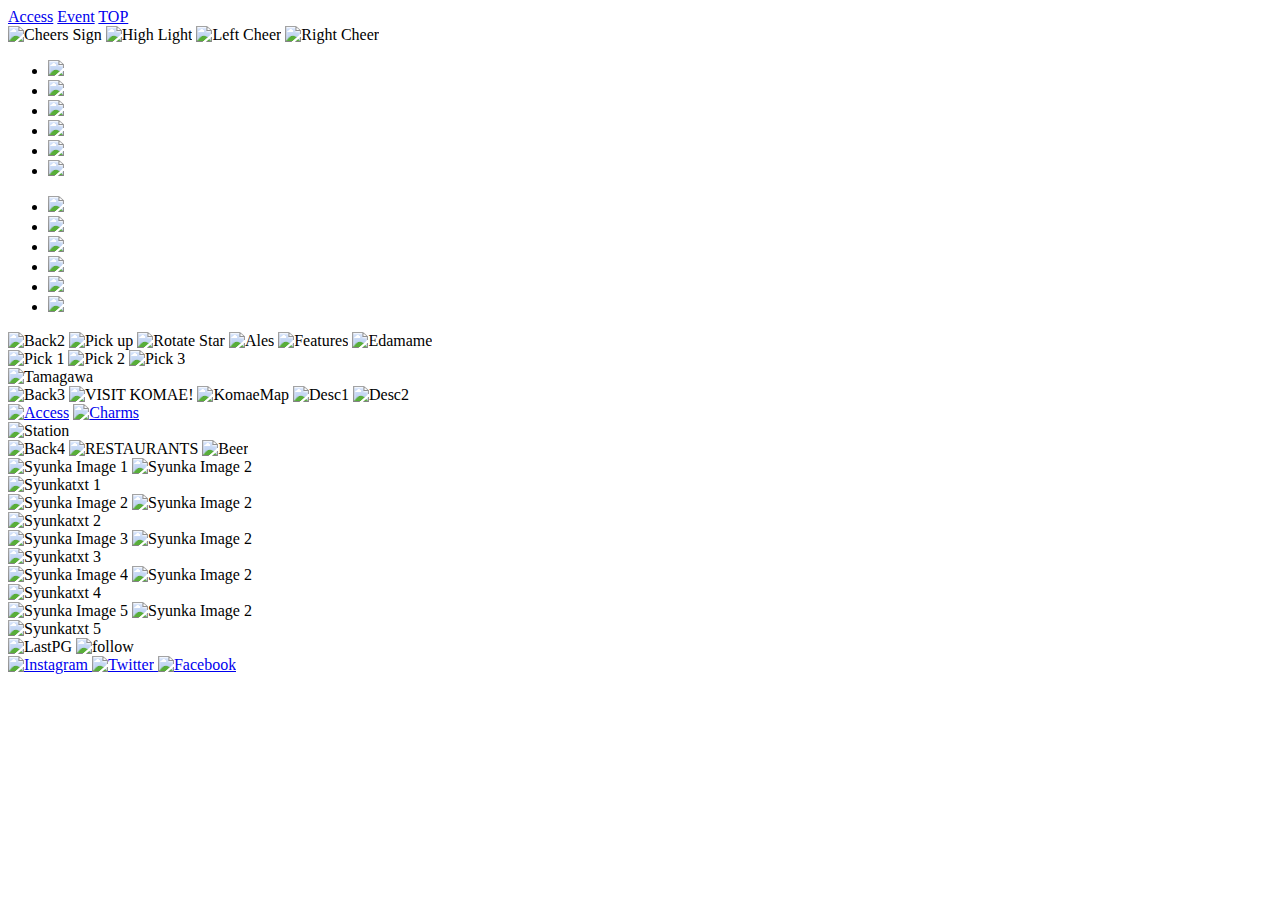
==== index.html @ 9ef810d2 "Create index.html" ====
<!DOCTYPE html>
<html lang="ja">
<head>
    <meta charset="UTF-8">
    <meta name="viewport" content="width=device-width, initial-scale=1.0">
    <title>Komae Ale</title>
    <link rel="stylesheet" href="Komae.css">
</head>
<body>

    <div class="menu-icon" id="menu-icon">
        <div class="bar"></div>
        <div class="bar"></div>
        <div class="bar"></div>
    </div>

    <div class="top-bar">
        <a href="Access.html">Access</a>
        <a href="Event.html">Event</a>
        <a href="index.html">TOP</a>
    </div>
    <div class="container">
        <img src="CheersSign.png" alt="Cheers Sign" id="cheers-sign" class="cheers-sign">
        <img src="HighLight.png" alt="High Light" id="highlight" class="highlight"> <!-- 新しいイメージ -->
        <img src="LeftCheer.png" alt="Left Cheer" id="left-cheer" class="cheer">
        <img src="RightCheer.png" alt="Right Cheer" id="right-cheer" class="cheer">
        <div class="photo-container" id="photo-container"></div>



        <div class="scroll-infinity">
            <div class="scroll-infinity__wrap">
              <ul class="scroll-infinity__list scroll-infinity__list--left">
                <li class="scroll-infinity__item"><img src="pic1.png" /></li>                        
                <li class="scroll-infinity__item"><img src="pic2.png" /></li>
                <li class="scroll-infinity__item"><img src="pic3.png" /></li>
                <li class="scroll-infinity__item"><img src="pic4.png" /></li>
                <li class="scroll-infinity__item"><img src="pic5.png" /></li>
                <li class="scroll-infinity__item"><img src="pic6.png" /></li>
              </ul>
              <ul class="scroll-infinity__list scroll-infinity__list--left">
                <li class="scroll-infinity__item"><img src="pic1.png" /></li>                        
                <li class="scroll-infinity__item"><img src="pic2.png" /></li>
                <li class="scroll-infinity__item"><img src="pic3.png" /></li>
                <li class="scroll-infinity__item"><img src="pic4.png" /></li>
                <li class="scroll-infinity__item"><img src="pic5.png" /></li>
                <li class="scroll-infinity__item"><img src="pic6.png" /></li>
              </ul>
            </div>
            </div>



    </div>

    <div id="splash-effect"></div>
    
    <div class="about-container" id="about-container">
        <img src="Back2.png" alt="Back2" id="Back2" class="Back2-Image">
        <img src="PICK UP!.png" alt="Pick up" id="Pick-up" class="Pick-up">
        <img src="RotateStar.png" alt="Rotate Star" id="rotate-star" class="rotate-star">
        <img src="Ales.png" alt="Ales" id="ales" class="Ales-image">
        <img src="Features.png" alt="Features" id="features" class="Features-image">
        <img src="edamame.png" alt="Edamame" id="edamame" class="edamame-image">


        <div class="wave-container">
            <img src="Pick1.png" alt="Pick 1" class="wave-image">
            <img src="Pick2.png" alt="Pick 2" class="wave-image">
            <img src="Pick3.png" alt="Pick 3" class="wave-image">
        </div>
    </div>
    <div class="tamagawa-container">
        <img src="Tamagawa.png" alt="Tamagawa" id="Tamagawa" class="Tamagawa-image">
    </div>

    <div class="visit-container" id="visit-container">
        <img src="Back3.png" alt="Back3" id="Back3" class="Back3-Image">
        <img src="VISITKOMAE.png" alt="VISIT KOMAE!" id="VISIT KOMAE!" class="VISIT-KOMAE">
        <img src="KomaeMap.png" alt="KomaeMap" id="KomaeMap" class="Komae-Map">
        <img src="Desc1.png" alt="Desc1" id="Desc1" class="Desc1">
        <img src="Desc2.png" alt="Desc2" id="Desc2" class="Desc2">
    
        <div class="button-container">
            <a href="Access.html"><img src="AccessButton.png" alt="Access" id="AccessButton" class="action-button"></a>
            <a href="Event.html"><img src="CharmsButton.png" alt="Charms" id="CharmsButton" class="action-button"></a>
        </div>
    </div>

    <div class="Station-container">
        <img src="Station.png" alt="Station" id="Station" class="Station-image">
    </div>
   

    <div class="food-container" id="food-container">
        <img src="Back4.png" alt="Back4" id="Back4" class="Back4-Image">
        <img src="RESTAURANTS!.png" alt="RESTAURANTS" id="RESTAURANTS" class="RESTAURANTS">
        <img src="Beer.png" alt="Beer" id="Beer" class="Beer">

        <div class="restaurant-container" id="restaurant-container">
            <div class="syunka-pair">
            <div class="image-container">
                <img src="SyunkaImg.png" alt="Syunka Image 1" class="SyunkaImg">
                <img src="SyunkaImg2.png" alt="Syunka Image 2" class="SyunkaImg hover-img">
            </div>
            <img src="ShunkaTxt.png" alt="Syunkatxt 1" class="Syunkatxt">
            </div>

            <div class="syunka-pair">
            <div class="image-container">
                <img src="HanamizukiImg.png" alt="Syunka Image 2" class="SyunkaImg">
                <img src="HanamizukiImg2.png" alt="Syunka Image 2" class="SyunkaImg hover-img">
            </div>
            <img src="Hanamizukitxt.png" alt="Syunkatxt 2" class="Syunkatxt">
            </div>

        <div class="syunka-pair">
            <div class="image-container">
                <img src="KurokuImg.png" alt="Syunka Image 3" class="SyunkaImg">
                <img src="KurokuImg2.png" alt="Syunka Image 2" class="SyunkaImg hover-img">
            </div>
           
            <img src="Kunrokutxt.png" alt="Syunkatxt 3" class="Syunkatxt">
        </div>
        
        <div class="syunka-pair">

            <div class="image-container">
                <img src="TorimasaImg.png" alt="Syunka Image 4" class="SyunkaImg">
                <img src="TorimasaImg2.png" alt="Syunka Image 2" class="SyunkaImg hover-img">
            </div>
            <img src="Torimasatxt.png" alt="Syunkatxt 4" class="Syunkatxt">
        </div>
        
        <div class="syunka-pair">
            <div class="image-container">
                <img src="TanoshiImg.png" alt="Syunka Image 5" class="SyunkaImg">
                <img src="TanoshiImg2.png" alt="Syunka Image 2" class="SyunkaImg hover-img">
            </div>
            
            <img src="TanoshiTxt.png" alt="Syunkatxt 5" class="Syunkatxt">
        </div>
    </div>
    </div>
   
    <div class="LastPG-container">
        <img src="LastPG.png" alt="LastPG" id="LastPG" class="LastPG-image">
        <img src="follow.png" alt="follow" id="follow" class="follow-image">
    
        <div class="social-icons">
            <a href="https://www.instagram.com" target="_blank">
                <img src="Instagram.png" alt="Instagram" class="social-icon">
            </a>
            <a href="https://twitter.com" target="_blank">
                <img src="X.png" alt="Twitter" class="social-icon">
            </a>
            <a href="https://www.facebook.com" target="_blank">
                <img src="Facebook.png" alt="Facebook" class="social-icon">
            </a>
        </div>
    </div>
    
    <script src="script.js"></script>
</body>
</html>
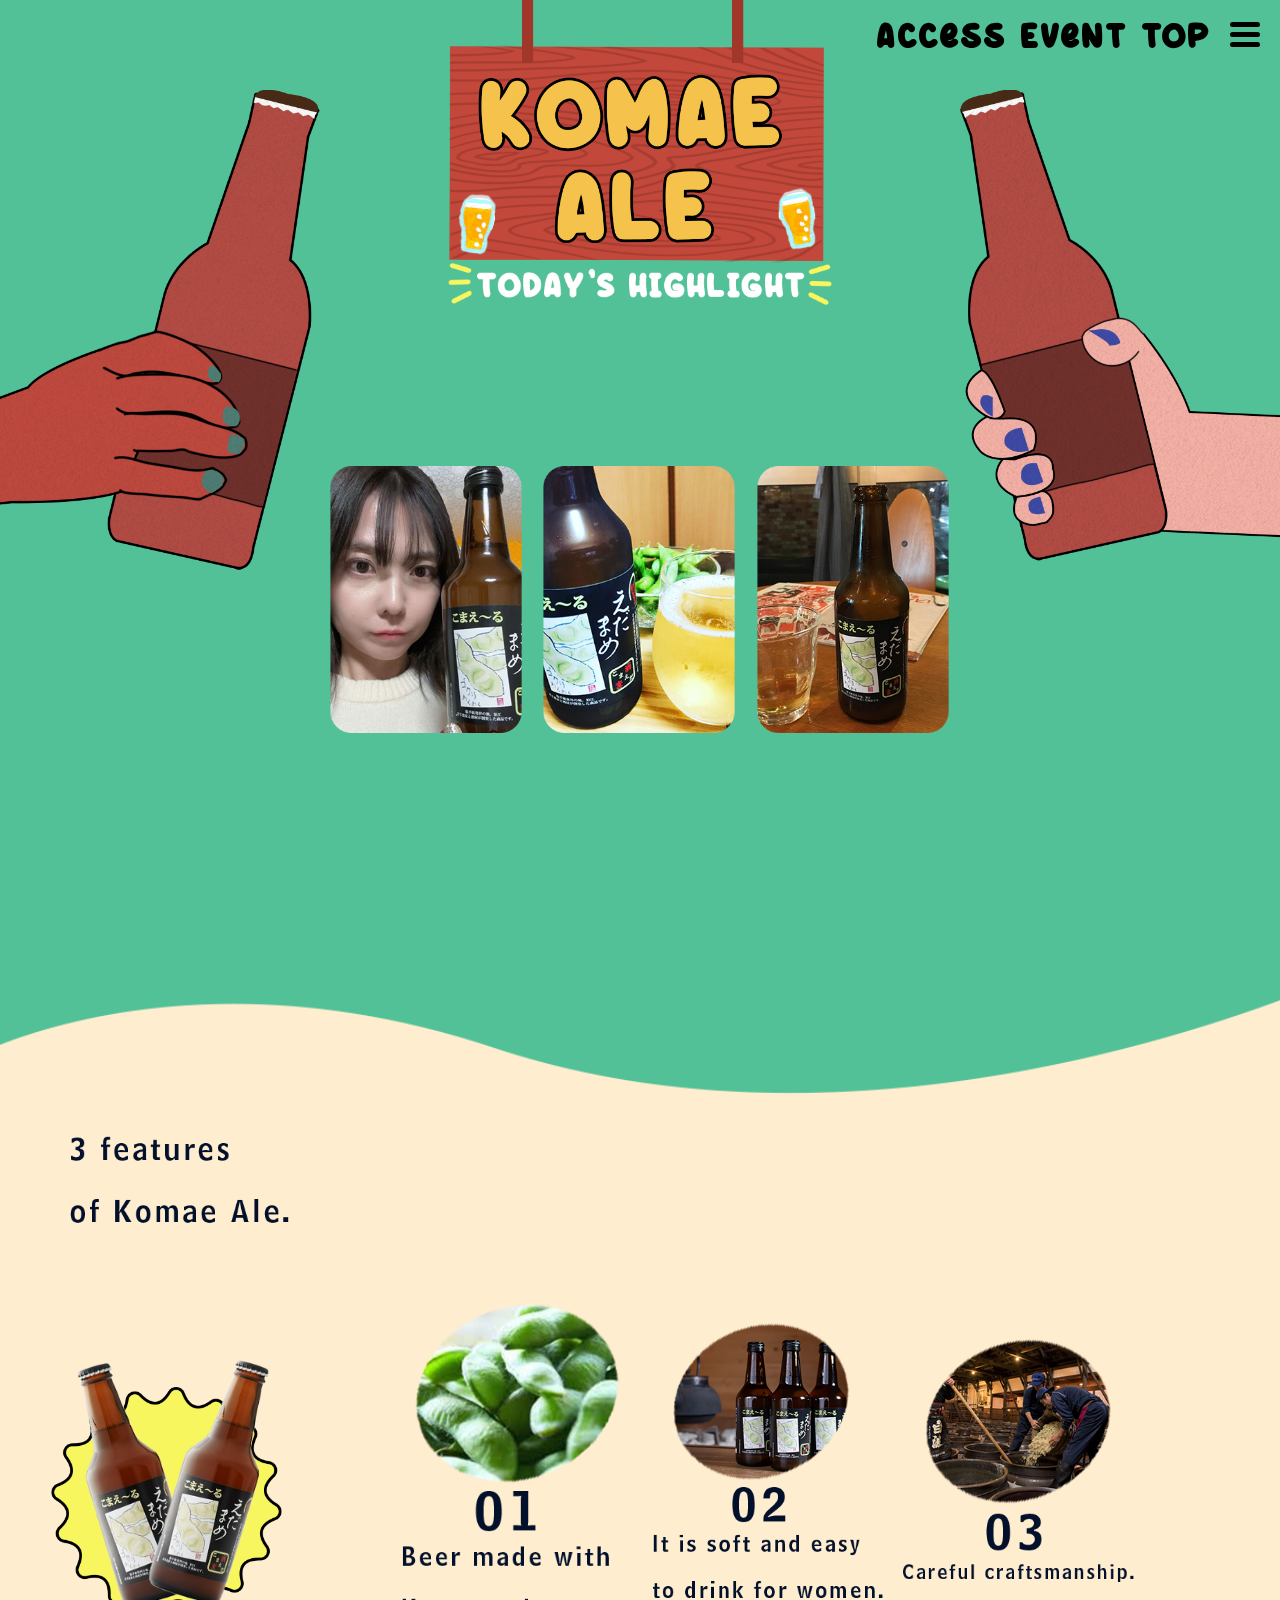
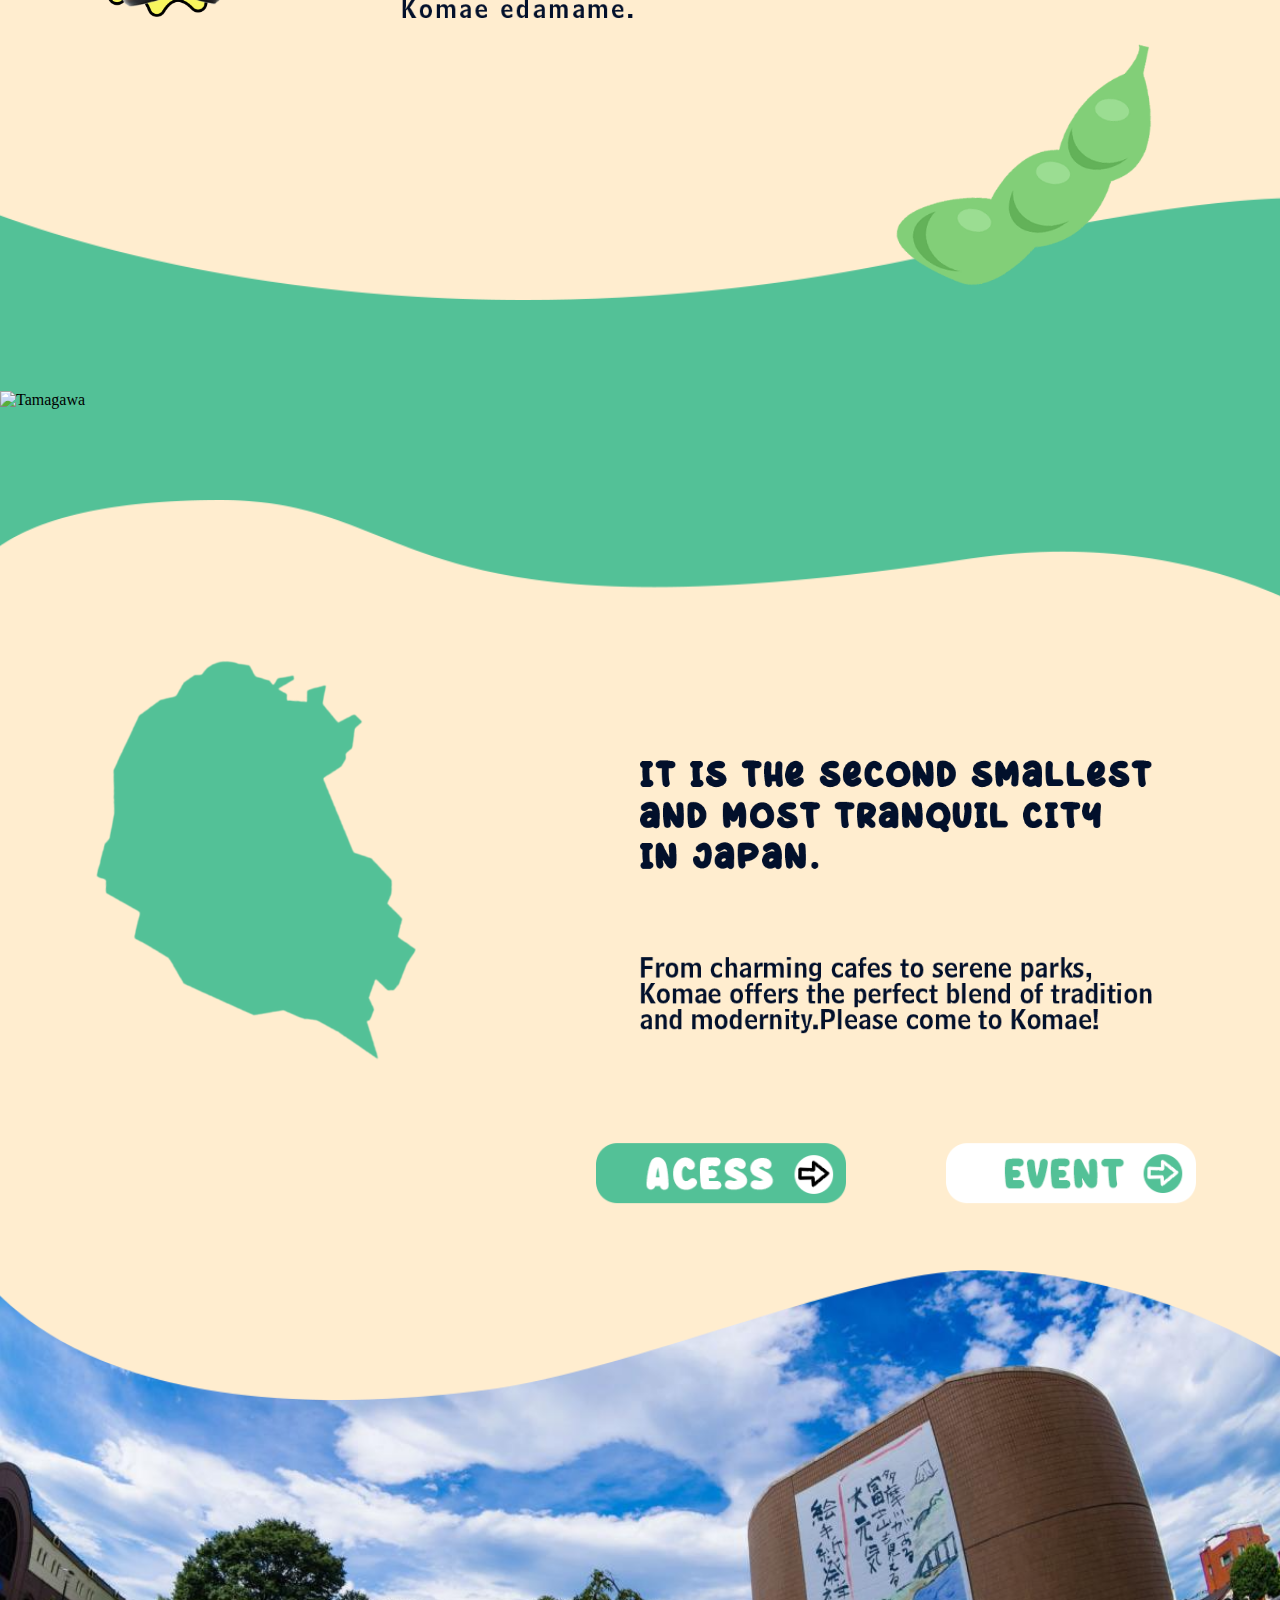
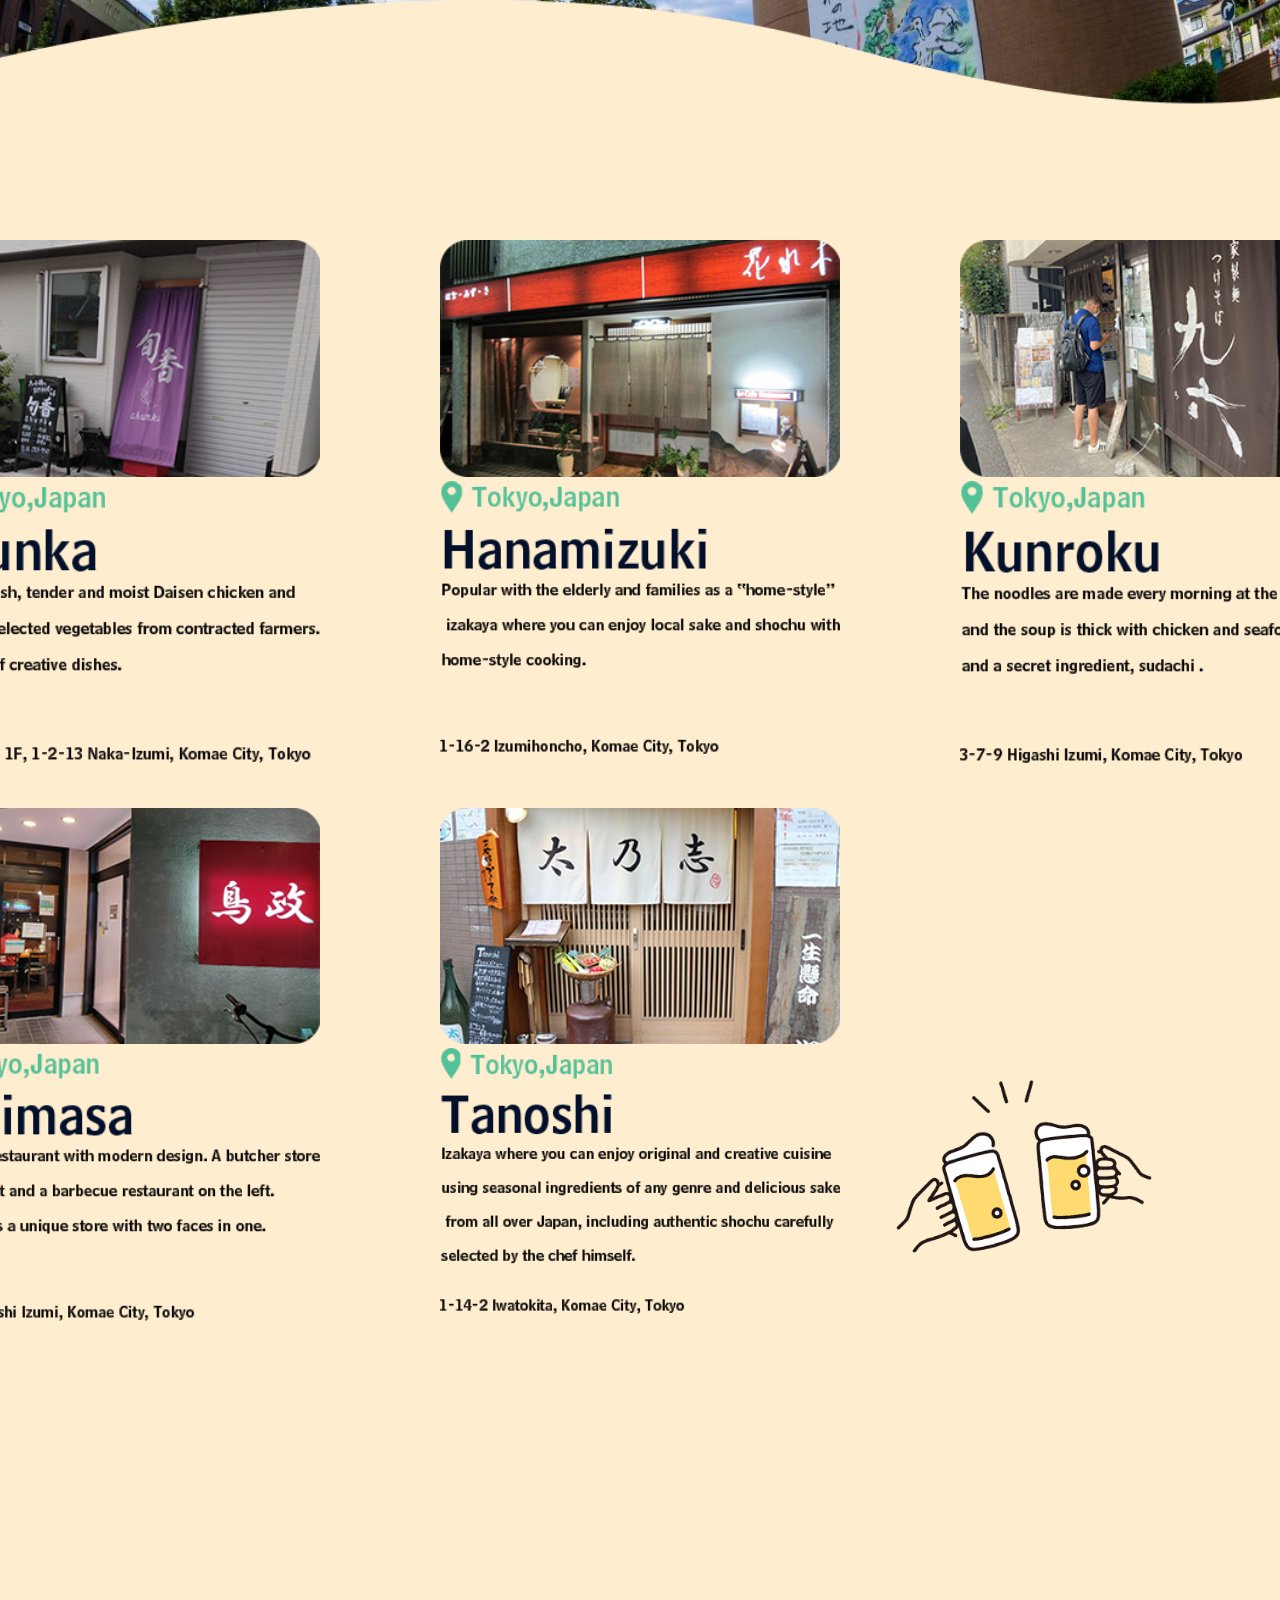
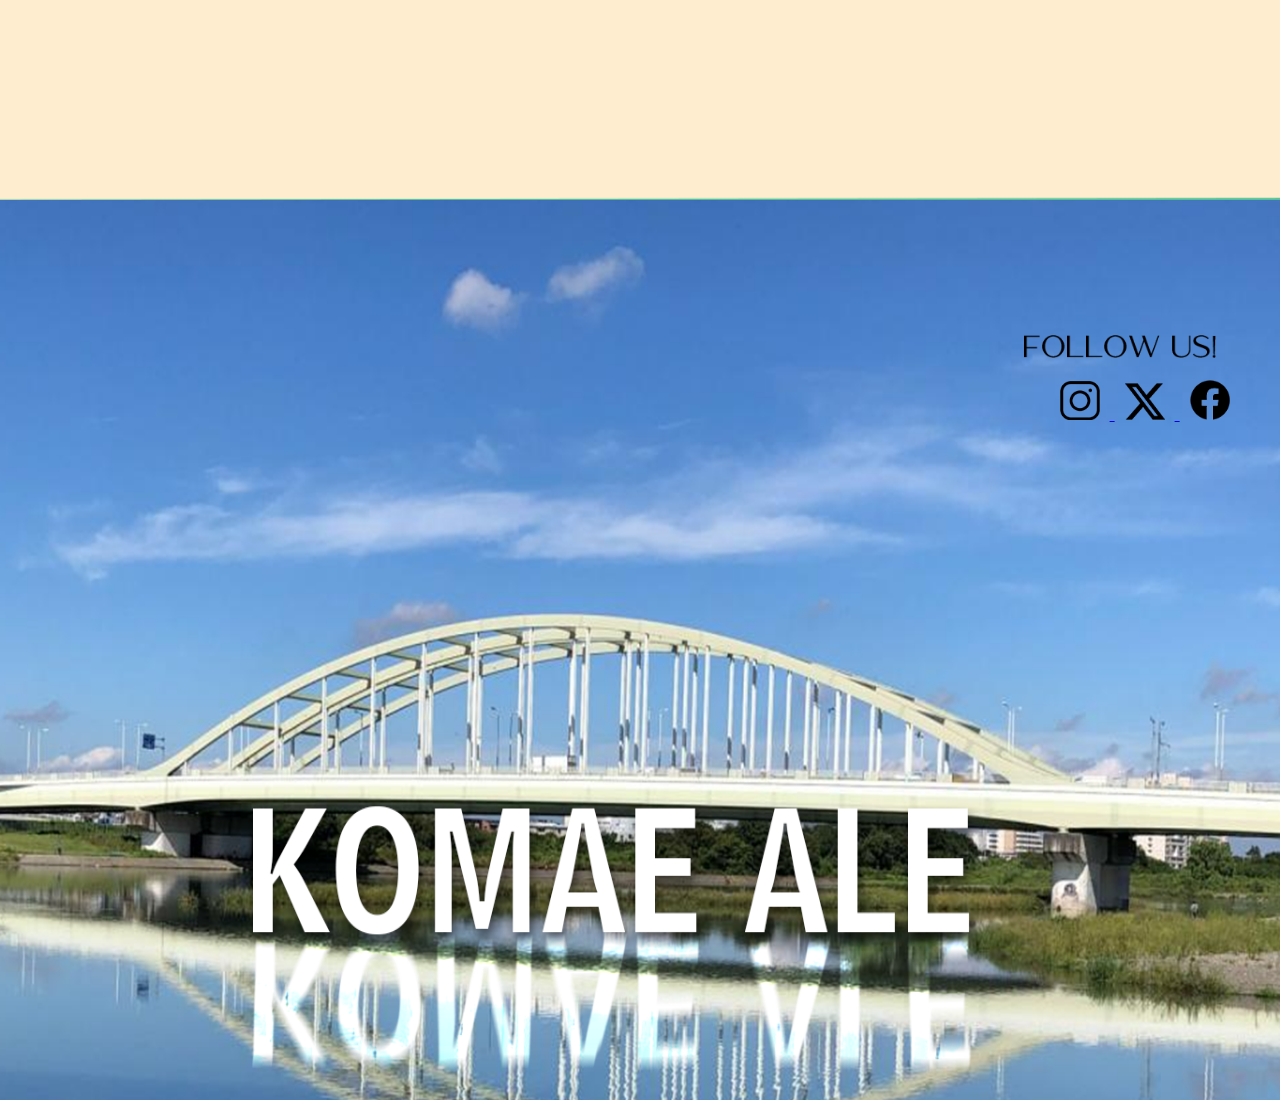
==== commit 4882c3f6: "Update index.html" ====
--- a/index.html
+++ b/index.html
@@ -48,12 +48,12 @@
               </ul>
             </div>
             </div>
-
+              <div id="splash-effect"></div>
 
 
     </div>
 
-    <div id="splash-effect"></div>
+  
     
     <div class="about-container" id="about-container">
         <img src="Back2.png" alt="Back2" id="Back2" class="Back2-Image">
--- a/Komae.css
+++ b/Komae.css
@@ -0,0 +1,1246 @@
+html,body {
+    margin: 0;
+    padding: 0;
+    width: 100%;
+    min-height: 100vh;
+    display: flex;
+    flex-direction: column;
+    justify-content: flex-start;
+    background-color: #53c197;
+    overflow-x: hidden; /* 横方向のスクロールを無効にする */
+    overflow-y: auto; /* 縦方向のスクロールを許可する */
+    z-index: 1000;
+}
+
+body.overlay-open {
+    overflow: hidden; /* Disable scrolling */
+}
+
+
+.top-bar {
+    position: fixed; /* 画面の最上部に固定 */
+    top: 0;
+    right: 48px; /* 右側からの距離を調整 */
+    padding: 10px;
+    z-index: 1000;
+}
+
+/* 画面幅が768px以下の場合にTop Barを非表示にする */
+@media screen and (max-width: 800px) {
+    .top-bar {
+        display: none;
+    }
+}
+
+@font-face {
+    font-family: 'Glowing Bubble'; /* Font family name */
+    src: url('Font/Glowing Bubble.ttf') format('truetype'); /* Path to the font file */
+}
+
+a {
+    font-family: 'Glowing Bubble', sans-serif; 
+}
+
+.top-bar a {
+    margin-right: 10px; /* マージンを調整 */
+    font-size: 42px; /* フォントサイズを指定 */
+    color: #000000;
+    text-decoration: none;
+}
+
+.bar {
+    width: 100%;
+    height: 5px;
+    background-color: #000;
+    margin-bottom: 5px;
+    border-radius: 5px;
+    transition: transform 0.3s ease;
+}
+
+
+
+#splash-effect {
+    position: absolute;
+    width: 200px;
+    height: 200px;
+    background-color: #fcff40;
+    border-radius: 50%;
+    animation: splashAnimation 2s ease-out forwards;
+    opacity: 0;
+    z-index: 30; /* 他の要素の背面に配置 */
+}
+
+@keyframes splashAnimation {
+    0% {
+        transform: scale(0);
+        opacity: 1;
+    }
+    100% {
+        transform: scale(1);
+        opacity: 0;
+    }
+}
+
+
+.cheer {
+    width: 60%;
+    position: absolute;
+    transition: all 1s ease-in-out;
+}
+
+#left-cheer {
+    top: 10%;
+    left: -35%; /* スタート位置を左に調整 */
+    animation: leftCheerAnimation 2s ease-in-out forwards;
+    z-index: 30; /* 他の要素の背面に配置 */
+}
+
+#right-cheer {
+    top: 10%;
+    right: -35%; /* スタート位置を右に調整 */
+    animation: rightCheerAnimation 2s ease-in-out forwards;
+    z-index: 30; /* 他の要素の背面に配置 */
+}
+
+#cheers-sign {
+    position: absolute;
+    top: 0;
+    left: 50%;
+    transform: translateX(-50%);
+    width: 30%;
+}
+
+#highlight {
+    position: absolute;
+    left: 50%;
+    transform: translateX(-50%);
+    width: 30%;
+    z-index: -1; /* 他の要素の背面に配置 */
+}
+
+@keyframes leftCheerAnimation {
+    0% {
+        transform: translateX(0);
+    }
+    50% {
+        transform: translateX(43%); 
+    }
+    100% {
+        transform: translateX(0);
+    }
+}
+
+@keyframes rightCheerAnimation {
+    0% {
+        transform: translateX(0);
+    }
+    50% {
+        transform: translateX(-43%); 
+    }
+    100% {
+        transform: translateX(0);
+    }
+}
+
+@keyframes shakeAnimation {
+    0%, 100% {
+        transform: rotate(0deg);
+    }
+    25% {
+        transform: rotate(5deg);
+    }
+    75% {
+        transform: rotate(-5deg);
+    }
+}
+
+.overlay {
+    position: fixed;
+    top: 0;
+    left: 0;
+    width: 100%;
+    height: 100%;
+    background-color: #f8f65e; /* Set overlay background color to yellow */
+    display: flex;
+    flex-direction: column;
+    justify-content: center;
+    align-items: center;
+    z-index: 999; /* オーバーレイを他の要素よりも前面に表示 */
+    transition: opacity 0.3s ease; /* Set fade animation */
+}
+
+.overlay img {
+    margin-bottom: 20px; /* メニューアイコンとテキストの間の間隔を設定 */
+}
+
+.overlay .text-container {
+    display: flex;
+    flex-direction: column;
+    justify-content: center;
+    align-items: center;
+}
+
+.overlay .text-container a {
+    margin: 10px; /* テキスト間の間隔を設定 */
+    font-size: 60px; /* テキストのフォントサイズを設定 */
+    color: #000000;
+}
+
+.img {
+    top: 30%;
+    width: 100%;
+    height: 900px;
+    background-image: url('Station.png'); /* 背景画像のパスを設定 */
+    background-repeat: no-repeat;
+    background-size: cover;
+    border: 1px solid red;
+}
+
+.menu-icon {
+    position: fixed;
+    top: 22px;
+    right: 20px;
+    width: 30px;
+    height: 30px;
+    cursor: pointer;
+    z-index: 1000;
+}
+
+.bar {
+    width: 100%;
+    height: 5px;
+    object-fit: cover; /* 画像をコンテナに完全にフィットさせる */
+    object-position: center; /* 画像の中央に位置させる */
+    margin-bottom: 5px;
+    border-radius: 5px;
+    transition: transform 0.3s ease;
+}
+
+.menu-open .bar:nth-child(1) {
+    transform: translateY(10px) rotate(45deg);
+}
+
+.menu-open .bar:nth-child(2) {
+    opacity: 0;
+}
+
+.menu-open .bar:nth-child(3) {
+    transform: translateY(-10px) rotate(-45deg);
+}
+
+.menu-open + .container {
+    transform: translateX(200px); /* メニューが開いた時にコンテンツを右にずらす */
+}
+
+.photo-container {
+    display: flex;
+    overflow: hidden;
+    white-space: nowrap;
+}
+
+.photo-container img {
+    width: 200px; /* Adjust based on your image size */
+    height: auto;
+}
+
+@keyframes scroll {
+    0% {
+        transform: translateX(0);
+    }
+    100% {
+        transform: translateX(-100%);
+    }
+}
+
+.scroll-images {
+    display: flex;
+    animation: scroll 20s linear infinite;
+}
+
+
+@keyframes scrollPhotos {
+    0% {
+        transform: translateX(0);
+    }
+    100% {
+        transform: translateX(calc(-17vw * 6)); /* 6つの画像分だけ左に移動 */
+    }
+}
+
+.container {
+
+    display: flex;
+    flex-direction: column; /* コンテンツを縦方向に配置 */
+    justify-content: flex-start; /* コンテンツを上部に揃える */
+    align-items: center; /* コンテンツを中央に揃える */
+    width: 100%;
+    min-height: 100vh;
+    box-sizing: border-box;
+    position: relative;
+    z-index: 30; /* 他の要素の背面に配置 */
+
+}
+
+.about-container,
+.visit-container{
+    width: 100%;
+    display: flex;
+    justify-content: center;
+    align-items: center;
+    position: relative;
+    min-height: 100vh;
+    margin-top: 100px;
+    margin-bottom: 100px;
+    z-index: -2;
+}
+
+.food-container {
+    width: 100%;
+    display: flex;
+    justify-content: center;
+    align-items: center;
+    position: relative;
+    min-height: 200vh;
+    margin-top: 100px;
+    z-index: -2;
+}
+
+.LastPG-container {
+    width: 100%;
+    display: flex;
+    justify-content: center;
+    align-items: center;
+    position: relative;
+    min-height: 100vh;
+    z-index: -2;
+}
+
+.Back2-Image {
+    width: 100%;
+    height: 100%;
+    position: absolute;
+    top: 0;
+    left: 0;
+    transform: translate(0, 0); /* 元の位置に戻す */
+    object-fit: fill; /* 画像をコンテナのサイズに収める */
+    z-index: -1; /* 他のコンテンツの背面に配置 */
+}
+
+.Back3-Image {
+    width: 100%;
+    height: 100%;
+    position: absolute;
+    top: 0;
+    left: 0;
+    transform: translate(0, 0); /* 元の位置に戻す */
+    object-fit: fill; /* 画像をコンテナのサイズに収める */
+    z-index: -1; /* 他のコンテンツの背面に配置 */
+}
+
+.Back4-Image {
+    width: 100%;
+    height: 100%;
+    position: absolute;
+    top: 0;
+    left: 0;
+    transform: translate(0, 0); /* 元の位置に戻す */
+    object-fit: fill; /* 画像をコンテナのサイズに収める */
+    z-index: -1; /* 他のコンテンツの背面に配置 */
+}
+
+
+.wave-container {
+    width: 60%;
+    display: flex; /* 横並びに配置するために Flexbox を使用 */
+    justify-content: center; /* コンテンツを中央に配置 */
+    align-items: center; /* コンテンツを中央に配置 */
+    min-height: 100vh;
+    left: 10%; /* スタート位置を左に調整 */
+    position: relative; /* 相対位置を指定 */
+  
+}
+
+.wave-image {
+    
+    width: 30%; /* 画像の幅を調整 */
+    margin: 0 10px; /* 画像間の間隔を設定 */
+    transform: translateY(10px); /* 画像の位置を調整 */
+}
+
+
+.tamagawa-container {
+    width: 100%;
+    display: flex;
+    justify-content: center;
+    position: relative;
+    height: 0; /* 高さをゼロに設定 */
+    z-index: -3; /* 他のコンテンツの背面に配置 */
+}
+
+.Tamagawa-image {
+    width: 100%; /* 画像の幅を調整 */
+    height: auto; /* 自然な高さに設定 */
+    position: absolute;
+    top: 170%; /* 上からの距離を調整 */
+    transform: translateY(-50%); /* 画像を中央に配置 */
+    z-index: -3; /* 他のコンテンツの背面に配置 */
+}
+
+.Station-container {
+    width: 100%;
+    display: flex;
+    justify-content: center;
+    position: relative;
+    height: 0; /* 高さをゼロに設定 */
+    z-index: -3; /* 他のコンテンツの背面に配置 */
+}
+
+.Station-image {
+    width: 100%; /* 画像の幅を調整 */
+    height: auto; /* 自然な高さに設定 */
+    position: absolute;
+    top: 170%; /* 上からの距離を調整 */
+    transform: translateY(-50%); /* 画像を中央に配置 */
+    z-index: -3; /* 他のコンテンツの背面に配置 */
+}
+
+.Pick-up {
+    width: 30%;
+    position: absolute;
+    top: 10%; /* 親要素の中央に配置するために 50% */
+    left: 50%; /* 親要素の中央に配置するために 50% */
+    transform: translate(-50%, -50%); /* 中央揃え */
+}
+
+
+.Pick-up {
+    opacity: 0;
+    transform: translate(-50%, -50%); /* 完全に中央に配置するための調整 */
+    transition: opacity 0.5s ease, transform 0.5s ease; /* アニメーションのトランジションを設定 */
+}
+
+.show-pick-up {
+    opacity: 1; /* フェードイン */
+    transform: translate(-50%, -80%); /* 完全に中央に配置するための調整 */
+}
+
+
+@keyframes rotate {
+    from {
+        transform: rotate(0deg); /* 開始時の回転角度 */
+    }
+    to {
+        transform: rotate(360deg); /* 終了時の回転角度 */
+    }
+}
+
+.rotate-star {
+    width: 18%; /* 画像の幅を調整 */
+    position: absolute; /* 位置を自由に調整できるようにするために absolute を使用 */
+    left: 4%; /* 左からの距離を調整 */
+    top: 43%; /* 上からの距離を調整 */
+    animation: rotate 10s linear infinite; /* アニメーションを適用 */
+}
+
+.Ales-image{
+    width: 15%; /* 画像の幅を調整 */
+    position: absolute; /* 位置を自由に調整できるようにするために absolute を使用 */
+    left: 6%; /* 左からの距離を調整 */
+    top: 40%; /* 上からの距離を調整 */
+
+}
+
+.edamame-image{
+    width: 20%; /* 画像の幅を調整 */
+    position: absolute; /* 位置を自由に調整できるようにするために absolute を使用 */
+    left: 80%; /* 左からの距離を調整 */
+    transform: translate(-50%, -50%); /* 完全に中央に配置するための調整 */
+    top: 85%; 
+
+}
+
+.Features-image{
+    width: 17%; /* 画像の幅を調整 */
+    position: absolute; /* 位置を自由に調整できるようにするために absolute を使用 */
+    left: 14%; /* 左からの距離を調整 */
+    transform: translate(-50%, -50%); /* 完全に中央に配置するための調整 */
+    top: 20%; /* 上からの距離を調整 */
+
+}
+
+
+
+
+.VISIT-KOMAE {
+    width: 45%;
+    position: absolute;
+    top: 10%;
+    left: 50%;
+    transform: translate(-50%, -50%) translateY(30px);
+    opacity: 0;
+    transition: opacity 0.5s ease-in-out, transform 0.5s ease-in-out;
+}
+
+.VISIT-KOMAE.visible {
+    opacity: 1;
+    transform: translate(-50%, -50%) translateY(0);
+}
+
+.Komae-Map {
+    width: 25%;
+    position: absolute;
+    top: 40%; /* 親要素の中央に配置するために 50% */
+    left: 20%; /* 親要素の中央に配置するために 50% */
+    transform: translate(-50%, -50%); /* 中央揃え */
+}
+
+.Desc1 {
+    width: 40%;
+    position: absolute;
+    top:35%; /* 親要素の中央に配置するために 50% */
+    left: 70%; /* 親要素の中央に配置するために 50% */
+    transform: translate(-50%, -50%); /* 中央揃え */
+}
+
+.Desc2 {
+    width: 40%;
+    position: absolute;
+    top:55%; /* 親要素の中央に配置するために 50% */
+    left: 70%; /* 親要素の中央に配置するために 50% */
+    transform: translate(-50%, -50%); /* 中央揃え */
+}
+
+
+
+
+
+.button-container {
+   
+    display: flex;
+    gap: 100px; /* ボタン間のスペース */
+    position: absolute; /* 絶対位置に変更 */
+    top: 75%; /* 必要に応じて調整 */
+    left: 70%; /* 必要に応じて調整 */
+    transform: translate(-50%, -50%); /* 中央に配置 */
+    z-index: 1; /* ボタンを前面に配置 */
+}
+
+.action-button {
+    width: 250px; /* ボタンの幅を設定（必要に応じて調整） */
+    height: auto; /* 高さは自動調整 */
+    cursor: pointer;
+    object-fit: cover; /* 画像をコンテナに完全にフィットさせる */
+    object-position: center; /* 画像の中央に位置させる */
+    transition: transform 0.3s ease-in-out;
+}
+
+.action-button:hover {
+    transform: scale(1.1); /* ボタンを少し大きくする */
+}
+
+
+
+
+
+.RESTAURANTS {
+    width: 45%;
+    position: absolute;
+    top: 5%;
+    left: 50%;
+    transform: translate(-50%, -50%) translateY(30px);
+    opacity: 0;
+    transition: opacity 0.5s ease-in-out, transform 0.5s ease-in-out;
+}
+
+.RESTAURANTS.visible {
+    opacity: 1;
+    transform: translate(-50%, -50%) translateY(0);
+}
+
+.Beer{
+    width: 20%;
+    position: absolute;
+    top: 60%;
+    left: 70%;
+    z-index: -1; 
+}
+
+.restaurant-container {
+    position: absolute; /* Use absolute positioning */
+    top: 80%; /* Position 10% from the top of.food-container */
+    left: 50%; /* Center horizontally if needed */
+    transform: translateX(-50%); /* Ensure centering works correctly */
+    display: grid;
+    grid-template-columns: repeat(3, 1fr); /* Display three pairs in each row */
+    gap: 20px; /* Adjust the gap between pairs */
+}
+
+.syunka-pair {
+    align-items: center;
+    position: relative;
+    margin-bottom: 20px;
+    margin-right: 50px; 
+    margin-left: 50px; 
+}
+
+
+.syunka-pair .SyunkaImg, .syunka-pair .Syunkatxt {
+    width: 400px; /* Adjust the width as needed */
+    height: auto;
+    margin-bottom: 1200px; /* Decreased margin to move them closer together */
+    margin-top: -1200px; /* Added margin to move them further up */
+}
+
+.syunka-pair .image-container img {
+    transition: opacity 0.3s ease;
+}
+
+.syunka-pair .image-container img.hover-img {
+    position: absolute;
+    top: 0;
+    left: 0;
+    opacity: 0;
+}
+
+.syunka-pair:hover .image-container img.hover-img {
+    opacity: 1;
+}
+
+.syunka-pair:hover .image-container img {
+    opacity: 0;
+}
+
+
+
+.LastPG-image {
+    width: 100%;
+    height: 100%;
+    position: absolute;
+    top: 0;
+    left: 0;
+    z-index: -1; /* Position behind other content */
+    object-fit: fill; /* 画像をコンテナに完全にフィットさせる */
+   
+}
+
+.follow-image{
+    width: 15%;
+    position: absolute;
+    top: 15%;
+    left: 80%;
+    z-index: -1; 
+}
+
+.social-icons {
+    width: 35%;
+    position: absolute;
+    top: 20%;
+    left: 82%;
+    z-index: -1; 
+
+}
+
+.social-icon {
+    width: 40px; /* Adjust the size as needed */
+    height: auto;
+    margin: 0 10px; /* Adjust the spacing between icons as needed */
+    transition: transform 0.3s;
+}
+
+.social-icon:hover {
+    transform: scale(1.3); /* Slightly enlarge the icon on hover */
+}
+
+
+@keyframes infinity-scroll-left {
+    from {
+      transform: translateX(0);
+    }
+    to {
+      transform: translateX(-100%);
+    }
+  }
+  
+  .scroll-infinity__wrap {
+    display: flex;
+    overflow: hidden;
+  }
+  
+  .scroll-infinity__list {
+    display: flex;
+    list-style: none;
+    padding: 0;
+  }
+  
+  .scroll-infinity__list--left {
+    animation: infinity-scroll-left 60s infinite linear 0.5s both;
+  }
+  
+  .scroll-infinity__item {
+    width: calc(100vw / 6);
+  }
+  
+  .scroll-infinity__item > img {
+    width: 90%; /* Adjust the width of the images */
+    margin: 0 10px; /* Adjust the margin to control the spacing between images */
+  }
+  
+  /* Positioning the scroll-infinity container */
+  .scroll-infinity {
+    position: absolute; /* or 'relative' if needed based on your layout */
+    top: 50%; /* Position it 30% from the top of the container */
+    width: 50%; /* Ensure it takes the full width of the container */
+  }
+
+
+@media screen and (max-width: 1024px) {
+
+    }
+    @media screen and (max-width: 768px) {
+        .container {
+             
+            display: flex;
+            flex-direction: column; /* コンテンツを縦方向に配置 */
+            justify-content: flex-start; /* コンテンツを上部に揃える */
+            align-items: center; /* コンテンツを中央に揃える */
+            width: 100%;
+            min-height: 30vh;
+            box-sizing: border-box;
+            position: relative;
+            z-index: 30; /* 他の要素の背面に配置 */
+        
+        }
+        
+        .about-container,
+        .visit-container{
+            width: 100%;
+            display: flex;
+            justify-content: center;
+            align-items: center;
+            position: relative;
+            min-height: 100vh;
+            margin-top: 100px;
+            margin-bottom: 100px;
+            z-index: -2;
+        }
+        
+        .food-container {
+            width: 100%;
+            display: flex;
+            justify-content: center;
+            align-items: center;
+            position: relative;
+            min-height: 100vh;
+            margin-top: 100px;
+            z-index: -2;
+        }
+
+        .restaurant-container {
+            position: absolute; /* Use absolute positioning */
+            top: 55%; /* Position 10% from the top of.food-container */
+            left: 50%; /* Center horizontally if needed */
+            transform: translateX(-50%); /* Ensure centering works correctly */
+            margin-top: 800px; /* Adjust the margin to move the container further down */
+            display: grid;
+            grid-template-columns: repeat(2, 1fr); /* Display three pairs in each row */
+            gap: 20px; /* Adjust the gap between pairs */
+        }
+    
+        .Back2-Image {
+            width: 100%;
+            height: 100%;
+            position: absolute;
+            top: 0;
+            left: 0;
+            transform: translate(0, 0); /* 元の位置に戻す */
+            object-fit: cover; /* 画像をコンテナのサイズに収める */
+            z-index: -1; /* 他のコンテンツの背面に配置 */
+        }
+        
+        .Back3-Image {
+            width: 100%;
+            height: 100%;
+            position: absolute;
+            top: 0;
+            left: 0;
+            transform: translate(0, 0); /* 元の位置に戻す */
+            object-fit: cover; /* 画像をコンテナのサイズに収める */
+            z-index: -1; /* 他のコンテンツの背面に配置 */
+        }
+
+        .Back4-Image {
+          width: 100%;
+            height: 100%;
+            position: absolute;
+            top: 0;
+            left: 0;
+            transform: translate(0, 0); /* 元の位置に戻す */
+            object-fit: cover; /* 画像をコンテナのサイズに収める */
+            z-index: -1; /* 他のコンテンツの背面に配置 */
+        }
+        
+        .Pick-up {
+            width: 50%;
+            position: absolute;
+            top: 10%; /* 親要素の中央に配置するために 50% */
+            left: 50%; /* 親要素の中央に配置するために 50% */
+            transform: translate(-50%, -50%); /* 中央揃え */
+        }
+    
+        .wave-container {
+            top: 40%;
+            width: 60%;
+            display:flex;
+            flex-flow: column;
+            justify-content: center; /* コンテンツを中央に配置 */
+            align-items: center; /* コンテンツを中央に配置 */
+            margin-top: 40px; /* 上余白 */
+            min-height: 30vh;
+            left: 0%; /* スタート位置を左に調整 */
+            position: relative; /* 相対位置を指定 */
+          
+        }
+        
+        .wave-image {
+          
+            margin: 0 10px; /* 画像間の間隔を設定 */
+            transform: translateY(10px); /* 画像の位置を調整 */
+        }
+
+        .Features-image{
+            width: 20%; /* 画像の幅を調整 */
+            position: absolute; /* 位置を自由に調整できるようにするために absolute を使用 */
+            left: 50%; /* 左からの距離を調整 */
+            transform: translate(-50%, -50%); /* 完全に中央に配置するための調整 */
+            top: 20%; /* 上からの距離を調整 */
+        
+        }
+
+
+        .VISIT-KOMAE {
+            width: 65%;
+            position: absolute;
+            top: 10%;
+            left: 50%;
+            transform: translate(-50%, -50%) translateY(30px);
+            opacity: 0;
+            transition: opacity 0.5s ease-in-out, transform 0.5s ease-in-out;
+        }
+             
+        .button-container {
+   
+            display: flex;
+            gap: 100px; /* ボタン間のスペース */
+            position: absolute; /* 絶対位置に変更 */
+            top: 65%; /* 必要に応じて調整 */
+            left: 50%; /* 必要に応じて調整 */
+            transform: translate(-50%, -50%); /* 中央に配置 */
+            z-index: 1; /* ボタンを前面に配置 */
+        }
+        
+        .action-button {
+            width: 140px; /* ボタンの幅を設定（必要に応じて調整） */
+            height: auto; /* 高さは自動調整 */
+            cursor: pointer;
+            object-fit: cover; /* 画像をコンテナに完全にフィットさせる */
+            object-position: center; /* 画像の中央に位置させる */
+            transition: transform 0.3s ease-in-out;
+        }
+        
+        .action-button:hover {
+            transform: scale(1.1); /* ボタンを少し大きくする */
+        }
+
+        .Desc1 {
+            width: 60%;
+            position: absolute;
+            top:25%; /* 親要素の中央に配置するために 50% */
+            left: 70%; /* 親要素の中央に配置するために 50% */
+            transform: translate(-50%, -50%); /* 中央揃え */
+        }
+        
+        .Desc2 {
+            width: 60%;
+            position: absolute;
+            top:40%; /* 親要素の中央に配置するために 50% */
+            left: 70%; /* 親要素の中央に配置するために 50% */
+            transform: translate(-50%, -50%); /* 中央揃え */
+        }
+        
+        
+.RESTAURANTS {
+    width: 65%;
+    position: absolute;
+    top: 3%;
+    left: 50%;
+    transform: translate(-50%, -50%) translateY(30px);
+    opacity: 0;
+    transition: opacity 0.5s ease-in-out, transform 0.5s ease-in-out;
+}
+
+
+        .syunka-pair {
+            align-items: center;
+            position: relative;
+            margin-bottom: 20px;
+            margin-right: 50px; 
+            margin-left: 50px; 
+        }
+        
+        
+        .syunka-pair .SyunkaImg, .syunka-pair .Syunkatxt {
+            width: 150px; /* Adjust the width as needed */
+            height: auto;
+            margin-bottom: 1200px; /* Decreased margin to move them closer together */
+            margin-top: -1200px; /* Added margin to move them further up */
+        }
+
+        .Beer{
+            width: 40%;
+            position: absolute;
+            top: 70%;
+            left:60%;
+            z-index: -1; 
+        }
+
+
+        .social-icons {
+            width: 35%;
+            position: absolute;
+            top: 20%;
+            left: 68%;
+            z-index: -1; 
+        
+        }
+        
+        .social-icon {
+            width: 40px; /* Adjust the size as needed */
+            height: auto;
+            margin: 0 10px; /* Adjust the spacing between icons as needed */
+            transition: transform 0.3s;
+        }
+        
+        .social-icon:hover {
+            transform: scale(1.3); /* Slightly enlarge the icon on hover */
+        }
+        
+        .LastPG-container {
+            width: 100%;
+            display: flex;
+            justify-content: center;
+            align-items: center;
+            position: relative;
+            min-height: 200vh;
+            z-index: -2;
+        }
+        
+        .LastPG-image {
+            width: 100%;
+            height: 100%;
+            position: absolute;
+            top: 0;
+            left: 0;
+            z-index: -1; /* Position behind other content */
+            object-fit: cover; /* 画像をコンテナに完全にフィットさせる */
+           
+        }
+
+    }
+@media screen and (max-width: 480px) {
+        
+    .container {
+             
+        display: flex;
+        flex-direction: column; /* コンテンツを縦方向に配置 */
+        justify-content: flex-start; /* コンテンツを上部に揃える */
+        align-items: center; /* コンテンツを中央に揃える */
+        width: 100%;
+        min-height: 20vh;
+        box-sizing: border-box;
+        position: relative;
+        z-index: 30; /* 他の要素の背面に配置 */
+    
+    }
+    
+    .about-container,
+    .visit-container{
+        width: 100%;
+        display: flex;
+        justify-content: center;
+        align-items: center;
+        position: relative;
+        min-height: 50vh;
+        margin-top: 30px;
+        margin-bottom: 100px;
+        z-index: -2;
+    }
+    
+    .food-container {
+        width: 100%;
+        display: flex;
+        justify-content: center;
+        align-items: center;
+        position: relative;
+        min-height: 100vh;
+        margin-top: 100px;
+        z-index: -2;
+    }
+
+    .restaurant-container {
+        position: absolute; /* Use absolute positioning */
+        top: 60%; /* Position 10% from the top of.food-container */
+        left: 50%; /* Center horizontally if needed */
+        transform: translateX(-50%); /* Ensure centering works correctly */
+        margin-top: 800px; /* Adjust the margin to move the container further down */
+        display: grid;
+        grid-template-columns: repeat(2, 1fr); /* Display three pairs in each row */
+        gap: 10px; /* Adjust the gap between pairs */
+    }
+
+    .Back2-Image {
+        width: 100%;
+        height: 100%;
+        position: absolute;
+        top: 0;
+        left: 0;
+        transform: translate(0, 0); /* 元の位置に戻す */
+        object-fit: cover; /* 画像をコンテナのサイズに収める */
+        z-index: -1; /* 他のコンテンツの背面に配置 */
+    }
+    
+    .Back3-Image {
+        width: 100%;
+        height: 100%;
+        position: absolute;
+        top: 0;
+        left: 0;
+        transform: translate(0, 0); /* 元の位置に戻す */
+        object-fit: cover; /* 画像をコンテナのサイズに収める */
+        z-index: -1; /* 他のコンテンツの背面に配置 */
+    }
+
+    .Back4-Image {
+      width: 100%;
+        height: 100%;
+        position: absolute;
+        top: 0;
+        left: 0;
+        transform: translate(0, 0); /* 元の位置に戻す */
+        object-fit: cover; /* 画像をコンテナのサイズに収める */
+        z-index: -1; /* 他のコンテンツの背面に配置 */
+    }
+    
+    .Pick-up {
+        width: 50%;
+        position: absolute;
+        top: 10%; /* 親要素の中央に配置するために 50% */
+        left: 50%; /* 親要素の中央に配置するために 50% */
+        transform: translate(-50%, -50%); /* 中央揃え */
+    }
+
+    .wave-container {
+        top: 40%;
+        width: 65%;
+        display:flex;
+        flex-flow: column;
+        justify-content: center; /* コンテンツを中央に配置 */
+        align-items: center; /* コンテンツを中央に配置 */
+        margin-top: 40px; /* 上余白 */
+        min-height: 30vh;
+        left: 0%; /* スタート位置を左に調整 */
+        position: relative; /* 相対位置を指定 */
+      
+    }
+    
+    .wave-image {
+      
+        margin: 0 10px; /* 画像間の間隔を設定 */
+        transform: translateY(40px); /* 画像の位置を調整 */
+    }
+
+    .tamagawa-container {
+        width: 100%;
+        display: flex;
+        justify-content: center;
+        position: relative;
+        height: 0; /* 高さをゼロに設定 */
+        z-index: -3; /* 他のコンテンツの背面に配置 */
+    }
+    
+    .Tamagawa-image {
+        width: 100%; /* 画像の幅を調整 */
+        height: 500px; /* 自然な高さに設定 */
+        position: absolute;
+        top: 170%; /* 上からの距離を調整 */
+        transform: translateY(-50%); /* 画像を中央に配置 */
+        z-index: -3; /* 他のコンテンツの背面に配置 */
+    }
+    
+    .Station-container {
+        width: 100%;
+        display: flex;
+        justify-content: center;
+        position: relative;
+        height: 0; /* 高さをゼロに設定 */
+        z-index: -3; /* 他のコンテンツの背面に配置 */
+    }
+    
+    .Station-image {
+        width: 100%; /* 画像の幅を調整 */
+        height: 400px; /* 自然な高さに設定 */
+        position: absolute;
+        top: 170%; /* 上からの距離を調整 */
+        transform: translateY(-50%); /* 画像を中央に配置 */
+        z-index: -3; /* 他のコンテンツの背面に配置 */
+    }
+
+    
+    .Features-image{
+        width: 20%; /* 画像の幅を調整 */
+        position: absolute; /* 位置を自由に調整できるようにするために absolute を使用 */
+        left: 50%; /* 左からの距離を調整 */
+        transform: translate(-50%, -50%); /* 完全に中央に配置するための調整 */
+        top: 20%; /* 上からの距離を調整 */
+    
+    }
+
+
+    .VISIT-KOMAE {
+        width: 65%;
+        position: absolute;
+        top: 10%;
+        left: 50%;
+        transform: translate(-50%, -50%) translateY(30px);
+        opacity: 0;
+        transition: opacity 0.5s ease-in-out, transform 0.5s ease-in-out;
+    }
+         
+    .button-container {
+
+        display: flex;
+        gap: 20px; /* ボタン間のスペース */
+        position: absolute; /* 絶対位置に変更 */
+        top: 65%; /* 必要に応じて調整 */
+        left: 50%; /* 必要に応じて調整 */
+        transform: translate(-50%, -50%); /* 中央に配置 */
+        z-index: 1; /* ボタンを前面に配置 */
+    }
+    
+    .action-button {
+        width: 140px; /* ボタンの幅を設定（必要に応じて調整） */
+        height: auto; /* 高さは自動調整 */
+        cursor: pointer;
+        object-fit: cover; /* 画像をコンテナに完全にフィットさせる */
+        object-position: center; /* 画像の中央に位置させる */
+        transition: transform 0.3s ease-in-out;
+    }
+    
+    .action-button:hover {
+        transform: scale(1.1); /* ボタンを少し大きくする */
+    }
+
+    .Desc1 {
+        width: 70%;
+        position: absolute;
+        top:25%; /* 親要素の中央に配置するために 50% */
+        left: 65%; /* 親要素の中央に配置するために 50% */
+        transform: translate(-50%, -50%); /* 中央揃え */
+    }
+    
+    .Desc2 {
+        width: 60%;
+        position: absolute;
+        top:40%; /* 親要素の中央に配置するために 50% */
+        left: 70%; /* 親要素の中央に配置するために 50% */
+        transform: translate(-50%, -50%); /* 中央揃え */
+    }
+    
+    
+.RESTAURANTS {
+width: 75%;
+position: absolute;
+top: 3%;
+left: 50%;
+transform: translate(-50%, -50%) translateY(30px);
+opacity: 0;
+transition: opacity 0.5s ease-in-out, transform 0.5s ease-in-out;
+}
+
+
+    .syunka-pair {
+        align-items: center;
+        position: relative;
+        margin-bottom: 20px;
+        margin-right: 20px; 
+        margin-left: 20px; 
+    }
+    
+    
+    .syunka-pair .SyunkaImg, .syunka-pair .Syunkatxt {
+        width: 120px; /* Adjust the width as needed */
+        height: auto;
+        margin-bottom: 1200px; /* Decreased margin to move them closer together */
+        margin-top: -1200px; /* Added margin to move them further up */
+    }
+
+    .Beer{
+        width: 50%;
+        position: absolute;
+        top: 60%;
+        left:55%;
+        z-index: -1; 
+    }
+    
+    .follow-image{
+        width: 55%;
+        position: absolute;
+        top: 5%;
+        left: 40%;
+        z-index: -1; 
+    }
+
+    .social-icons {
+        width: 55%;
+        position: absolute;
+        top: 8%;
+        left: 58%;
+        z-index: -1; 
+    
+    }
+    
+    .social-icon {
+        width: 40px; /* Adjust the size as needed */
+        height: auto;
+        margin: 0 10px; /* Adjust the spacing between icons as needed */
+        transition: transform 0.3s;
+    }
+    
+    .social-icon:hover {
+        transform: scale(1.3); /* Slightly enlarge the icon on hover */
+    }
+    
+    .LastPG-container {
+        width: 100%;
+        display: flex;
+        justify-content: center;
+        align-items: center;
+        position: relative;
+        min-height: 200vh;
+        z-index: -2;
+    }
+    
+    .LastPG-image {
+        width: 100%;
+        height: 100%;
+        position: absolute;
+        top: 0;
+        left: 0;
+        z-index: -1; /* Position behind other content */
+        object-fit: cover; /* 画像をコンテナに完全にフィットさせる */
+       
+    }
+        
+    }
+    @media screen and (max-width: 320px) {
+    
+    }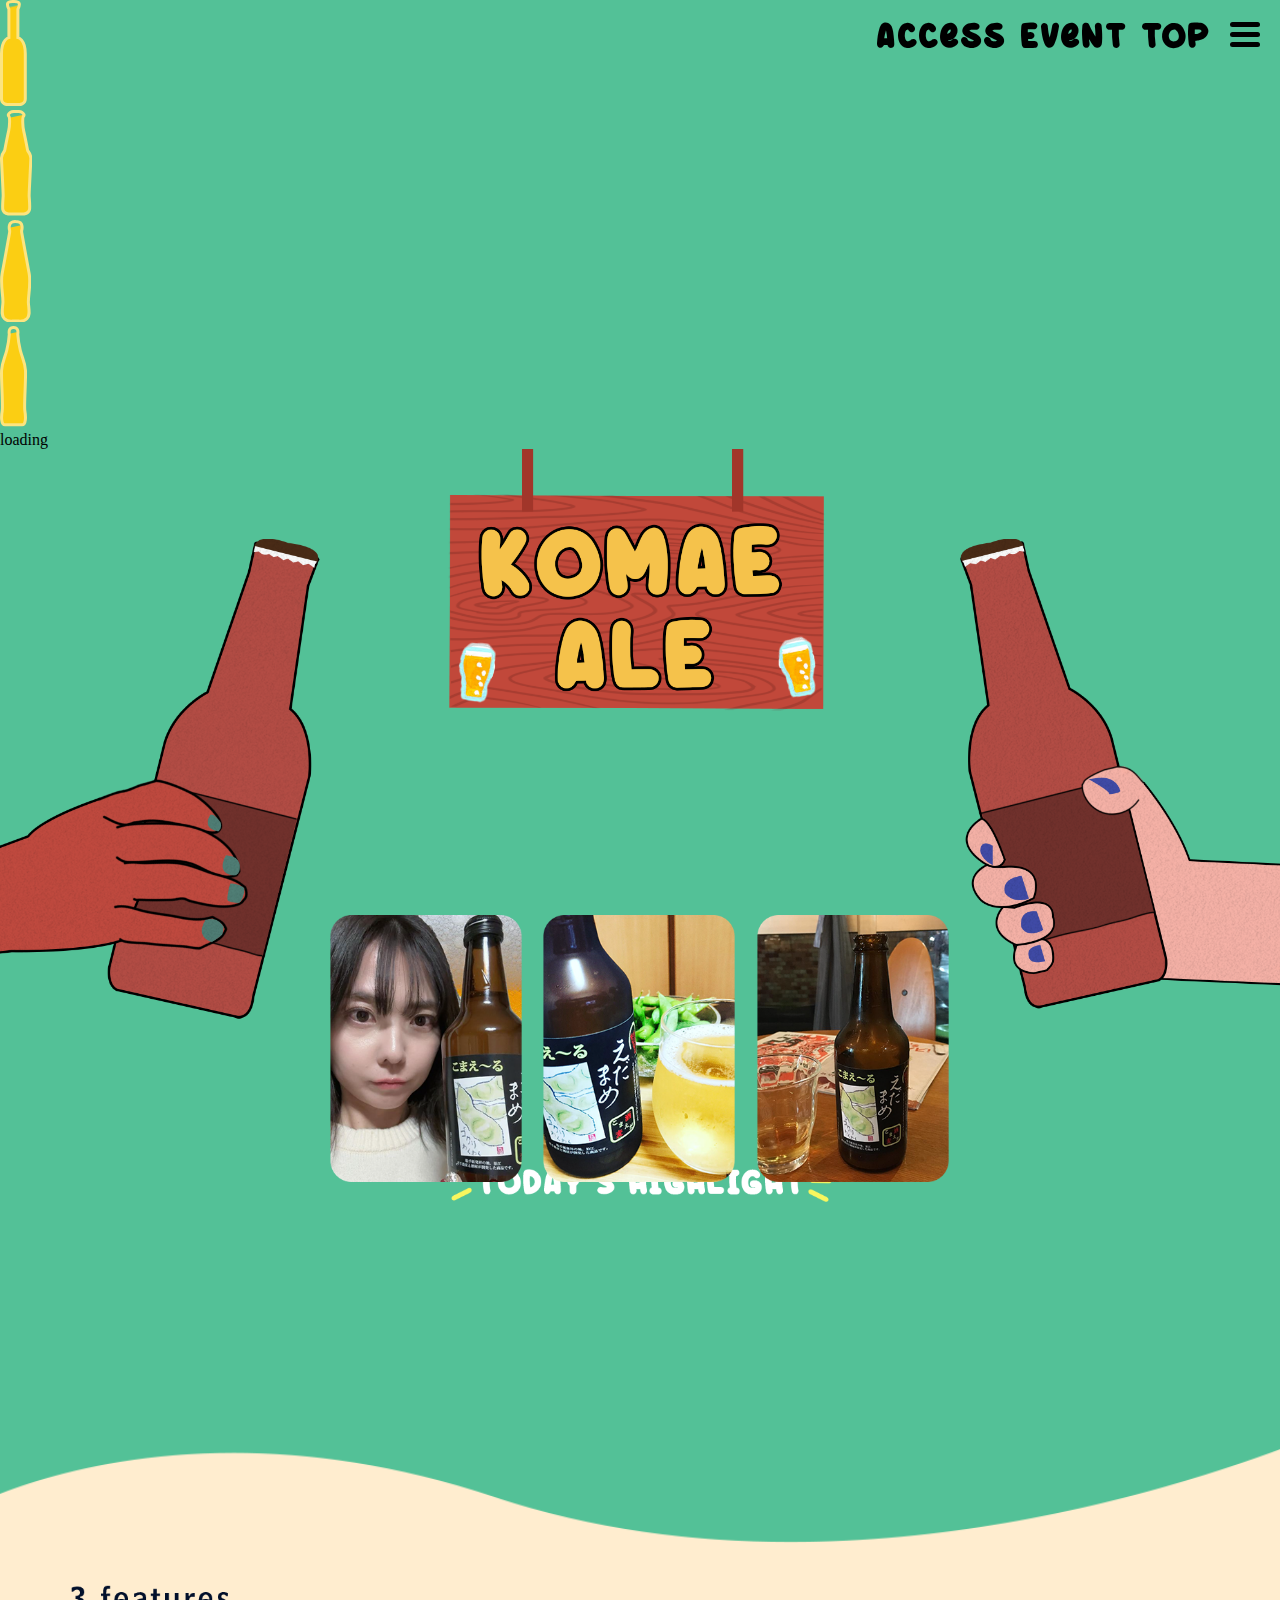
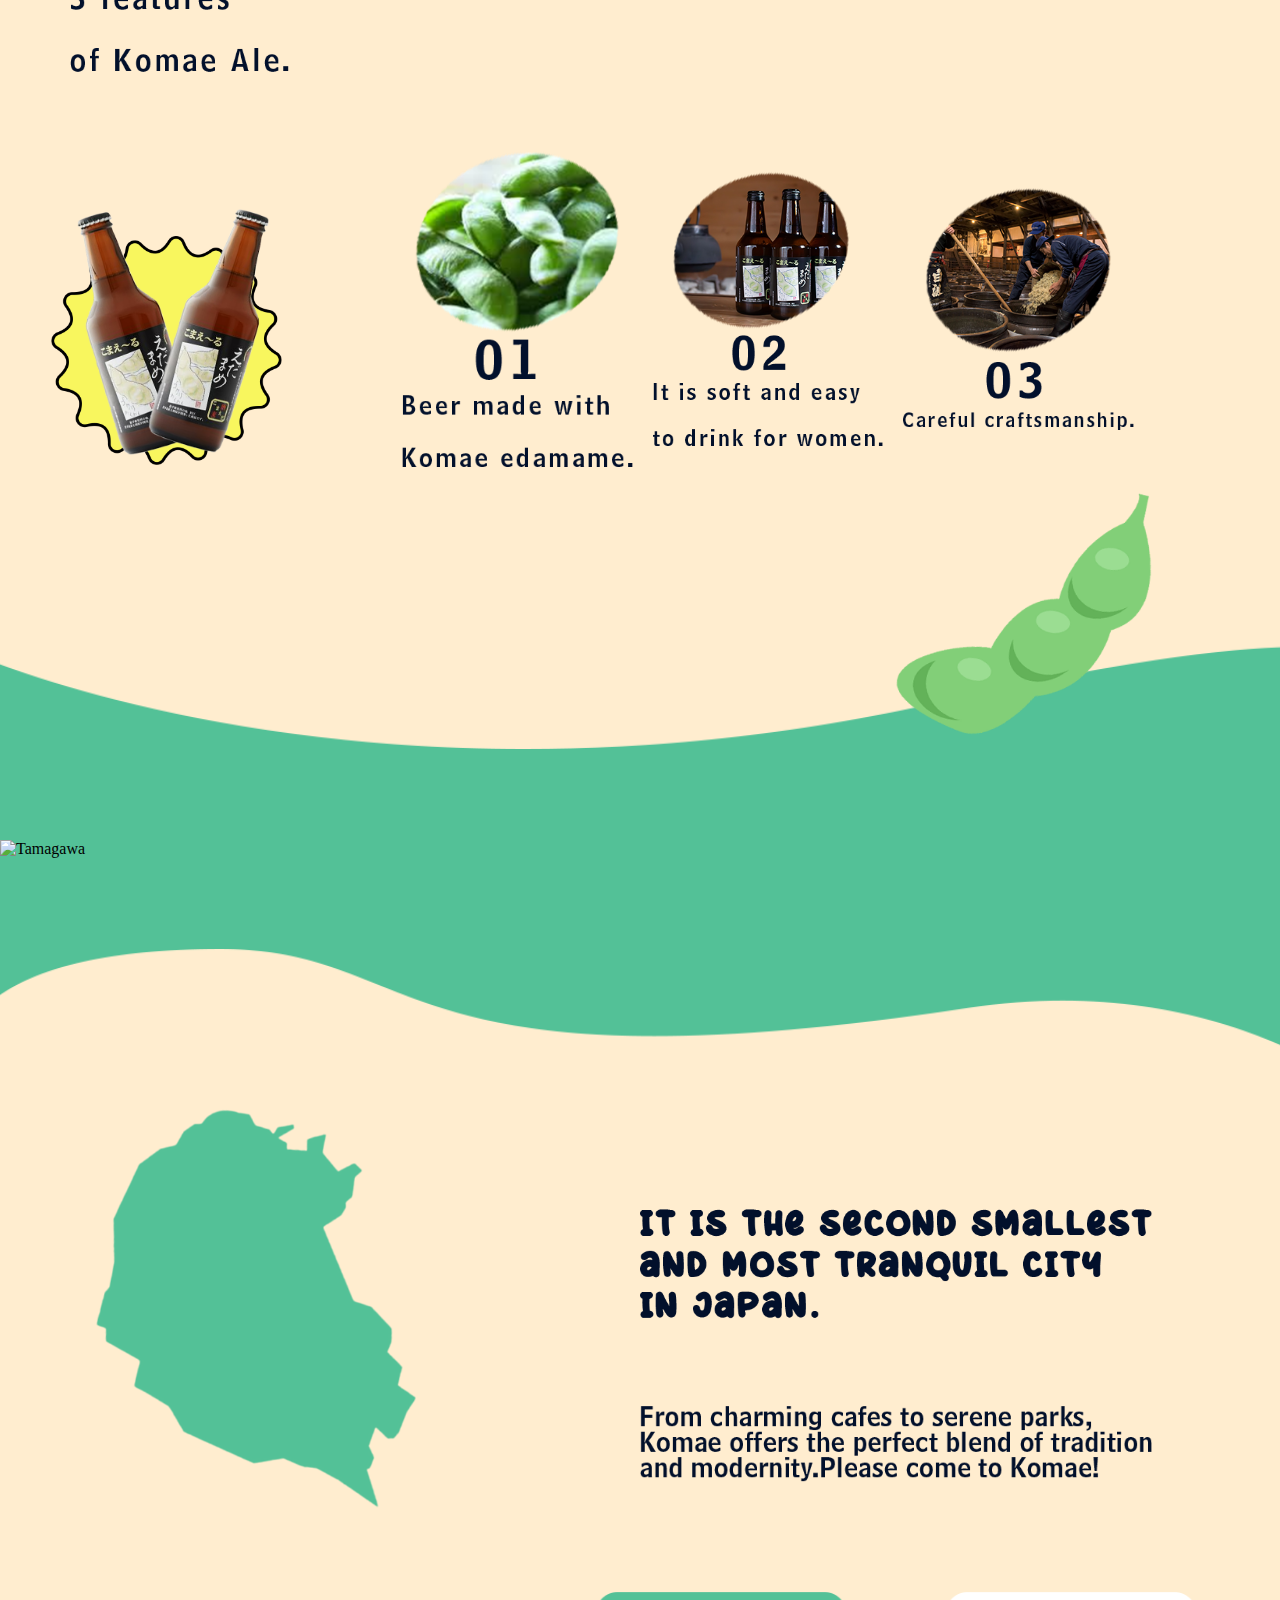
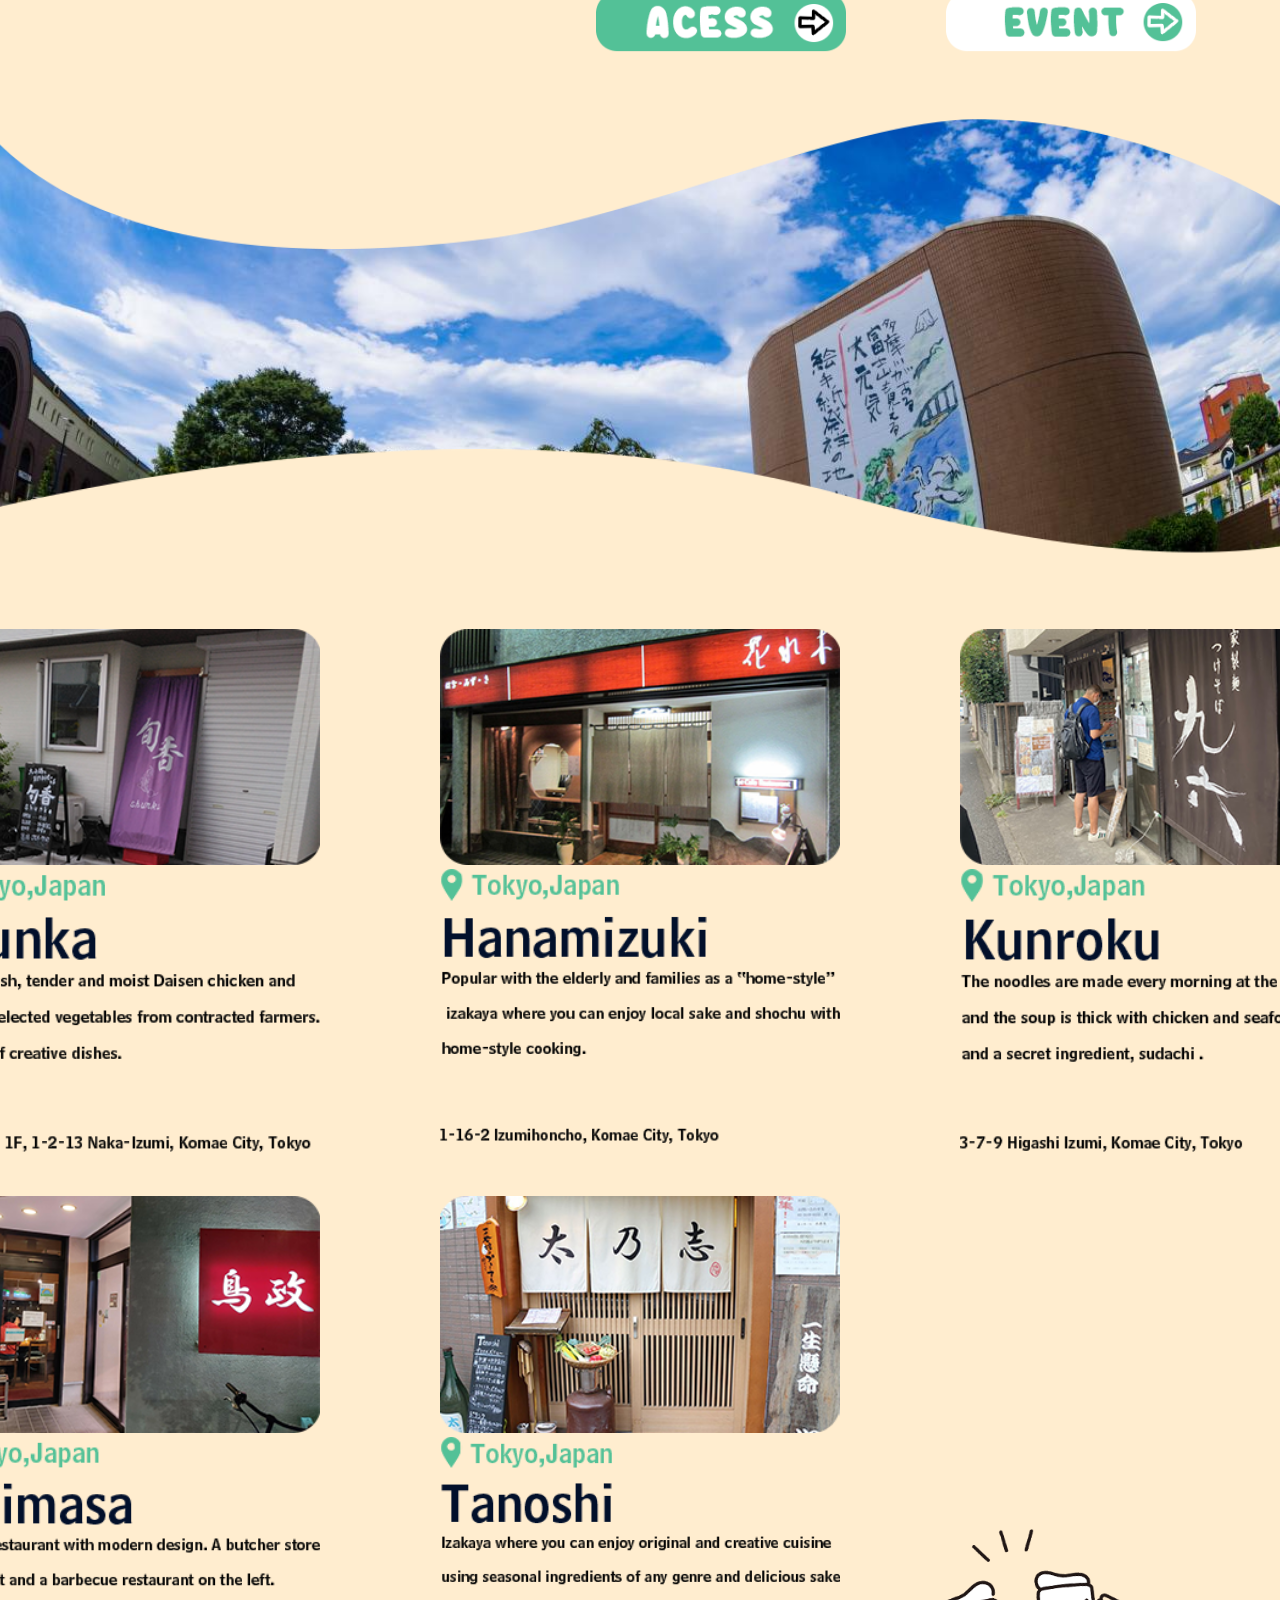
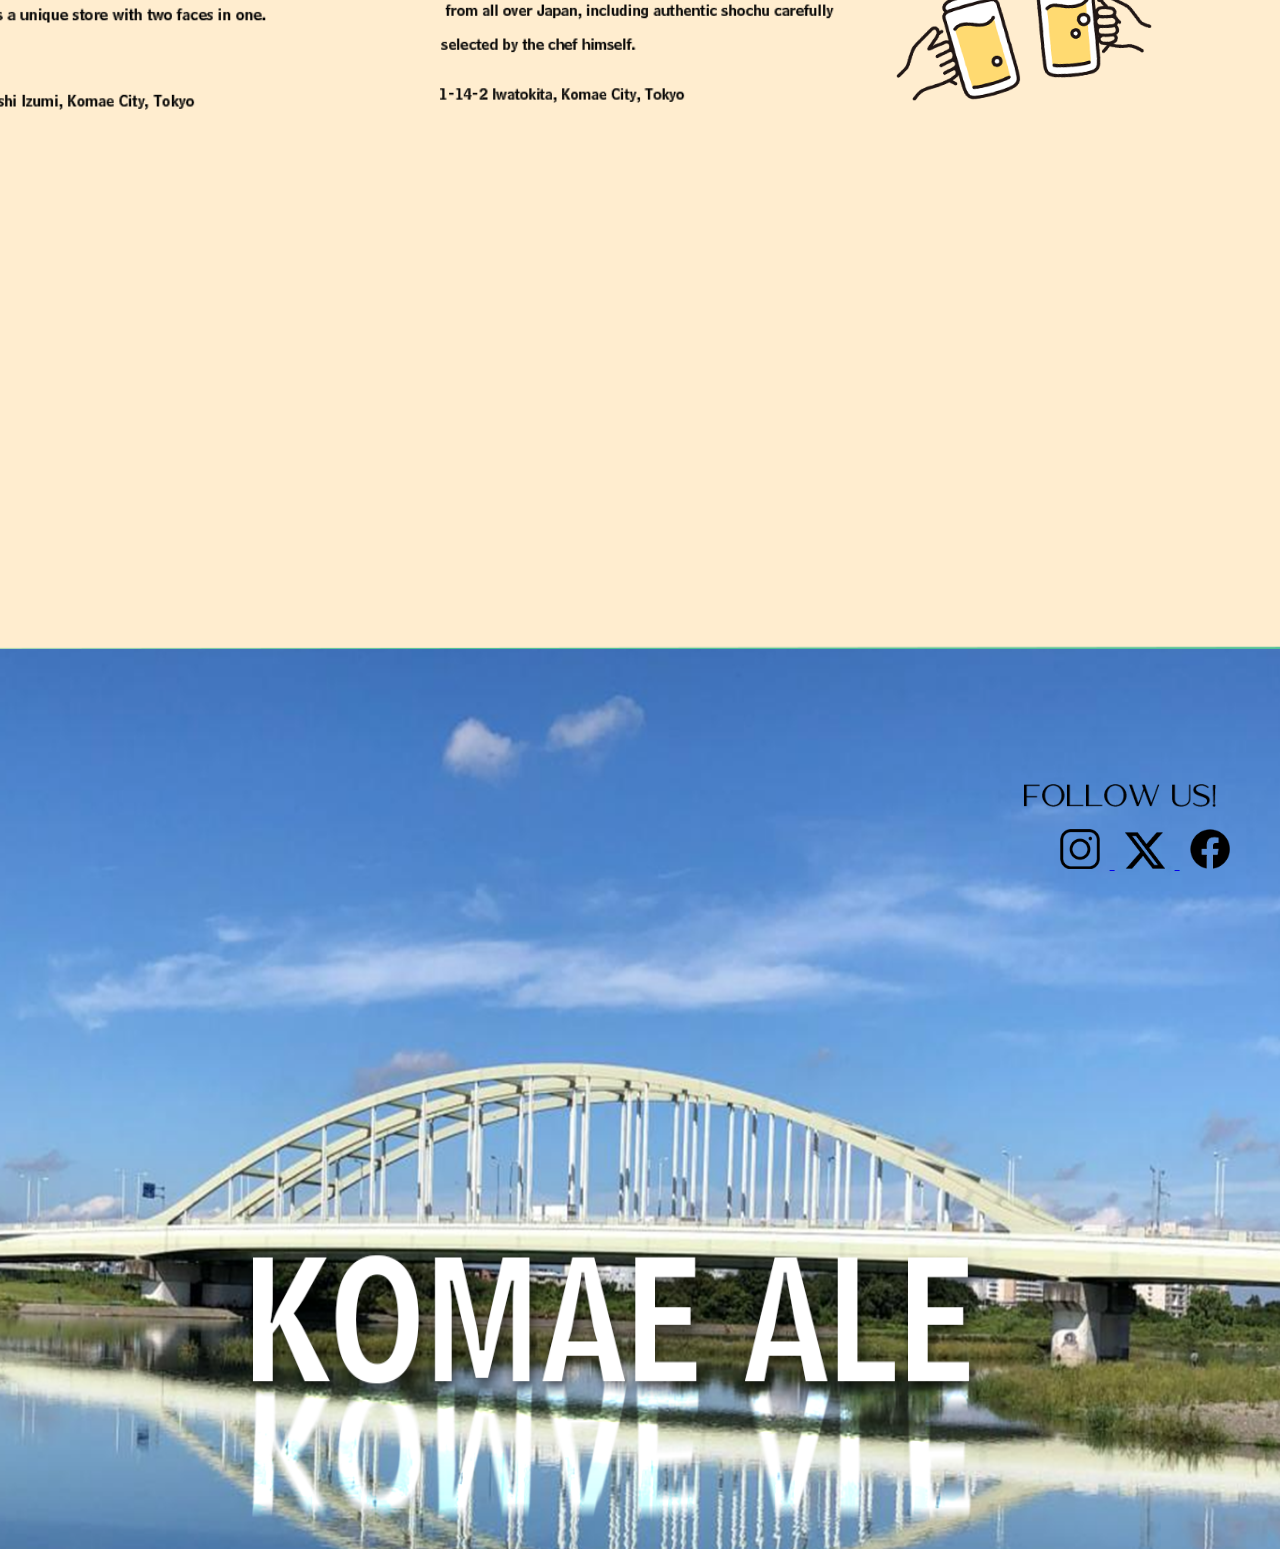
==== commit 08b59762: "Update index.html" ====
--- a/index.html
+++ b/index.html
@@ -7,6 +7,107 @@
     <link rel="stylesheet" href="Komae.css">
 </head>
 <body>
+    <div class="load" id="load">
+        <div class="loader-wrap">
+            <div class="bottle-wrap">
+            <div class="cap"><i></i><i></i><i></i><i></i></div>
+            <div class="bottle">
+            <svg version="1.1" xmlns="http://www.w3.org/2000/svg" xmlns:xlink="http://www.w3.org/1999/xlink" x="0px" y="0px"
+              width="26.81px" height="106.124px" viewBox="0 0.5 26.81 106.124" enable-background="new 0 0.5 26.81 106.124" xml:space="preserve">
+              <defs>
+              <pattern id="water_fill" width=".25" height="1.1" patternContentUnits="objectBoundingBox">
+              <path fill="#FBCE13" d="M0.25,1H0c0,0,0-0.659,0-0.916c0.083-0.303,0.158,0.334,0.25,0C0.25,0.327,0.25,1,0.25,1z"/>
+              </pattern>
+              <path id="bottle" d="M17.905,38.109V9.734c0,0,1.75-3.125,1.375-5.5s-5.875-2.232-5.875-2.232s-5.5-0.143-5.875,2.232
+              s1.375,5.5,1.375,5.5v28.375c0,0-7.405,1.311-7.405,16.03s0,40.72,0,45.47s5.515,5.515,5.515,5.515h6.39h6.39
+              c0,0,5.515-0.765,5.515-5.515s0-30.75,0-45.47S17.905,38.109,17.905,38.109z"/>
+              <mask id="bottle_mask">
+              <use x="0" y="0" xlink:href="#bottle" opacity="1" fill="#ffffff"/>
+              </mask>
+              </defs>
+              <rect class="bottle-fill" mask="url(#bottle_mask)" fill="url(#water_fill)" x="-400" y="0" width="1600" height="120"/>
+              <path id="btl-out" fill="none" stroke="#FCE480" stroke-width="3" stroke-miterlimit="10" d="M17.905,38.109V9.734
+              c0,0,1.75-3.125,1.375-5.5s-5.875-2.232-5.875-2.232s-5.5-0.143-5.875,2.232s1.375,5.5,1.375,5.5v28.375
+              c0,0-7.405,1.311-7.405,16.03s0,40.72,0,45.47s5.515,5.515,5.515,5.515h6.39h6.39c0,0,5.515-0.765,5.515-5.515s0-30.75,0-45.47
+              S17.905,38.109,17.905,38.109z"/>
+            </svg>
+            </div>
+            <div class="bottle">
+            <svg version="1.1" xmlns="http://www.w3.org/2000/svg" xmlns:xlink="http://www.w3.org/1999/xlink" x="0px" y="0px"
+              width="32.339px" height="105.586px" viewBox="0 0 32.339 105.586" enable-background="new 0 0 32.339 105.586" xml:space="preserve">
+              <defs>
+              <pattern id="water_fill" width=".25" height="1.1" patternContentUnits="objectBoundingBox">
+              <path fill="#FBCE13" d="M0.25,1H0c0,0,0-0.659,0-0.916c0.083-0.303,0.158,0.334,0.25,0C0.25,0.327,0.25,1,0.25,1z"/>
+              </pattern>
+              <path id="bottle_2" d="M30.836,48.086c-0.083-3.417-3.167-7.583-3.167-7.583s-3-15.5-4-19.667s-1.417-13.25-0.167-14.583
+              s0-3.083-1.667-4.083s-5.667-0.583-5.667-0.583s-4-0.417-5.667,0.583S7.584,4.92,8.834,6.253S9.667,16.67,8.667,20.836
+              s-4,19.667-4,19.667S1.584,44.67,1.5,48.086c-0.083,3.417,1.833,34.833,1.667,37.917C3,89.086,2.25,96.586,2.834,99.67
+              c0.583,3.083,5.5,4.417,5.5,4.417h7.833H24c0,0,4.917-1.333,5.5-4.417c0.583-3.083-0.167-10.583-0.333-13.667
+              C29.003,82.919,30.919,51.503,30.836,48.086z"/>
+              <mask id="bottle_mask_2">
+              <use x="0" y="0" xlink:href="#bottle_2" opacity="1" fill="#ffffff"/>
+              </mask>
+              </defs>
+              <rect class="bottle-fill" mask="url(#bottle_mask_2)" fill="url(#water_fill)" x="-400" y="0" width="1600" height="120"/>
+              <path id="btl-out" fill="none" stroke="#FCE480" stroke-width="3" stroke-miterlimit="10" d="M30.836,48.086
+              c-0.083-3.417-3.167-7.583-3.167-7.583s-3-15.5-4-19.667s-1.417-13.25-0.167-14.583c1.25-1.333,0-3.083-1.667-4.083
+              c-1.667-1-5.667-0.583-5.667-0.583s-4-0.417-5.667,0.583c-1.667,1-2.917,2.75-1.667,4.083c1.25,1.333,0.833,10.417-0.167,14.583
+              s-4,19.667-4,19.667s-3.083,4.167-3.167,7.583c-0.083,3.417,1.833,34.833,1.667,37.917c-0.167,3.083-0.917,10.583-0.333,13.667
+              c0.583,3.083,5.5,4.417,5.5,4.417h7.833h7.833c0,0,4.917-1.333,5.5-4.417c0.583-3.083-0.167-10.583-0.333-13.667
+              C29.003,82.919,30.919,51.503,30.836,48.086z"/>
+            </svg>
+            </div>
+            <div class="bottle">
+            <svg version="1.1" xmlns="http://www.w3.org/2000/svg" xmlns:xlink="http://www.w3.org/1999/xlink" x="0px" y="0px"
+              width="31.314px" height="102.629px" viewBox="0 0 31.314 102.629" enable-background="new 0 0 31.314 102.629" xml:space="preserve">
+              <defs>
+              <pattern id="water_fill" width=".25" height="1.1" patternContentUnits="objectBoundingBox">
+              <path fill="#FBCE13" d="M0.25,1H0c0,0,0-0.659,0-0.916c0.083-0.303,0.158,0.334,0.25,0C0.25,0.327,0.25,1,0.25,1z"/>
+              </pattern>
+              <path id="bottle_3" d="M29.157,53.497c-2-10.757-6.688-36.18-7.375-40.493s0.688-1.688,0.25-6.75s-6.375-4.75-6.375-4.75
+              S9.72,1.191,9.282,6.254s0.938,2.438,0.25,6.75S4.157,42.74,2.157,53.497s1.25,22.757,0.75,29.507s-1.917,12.333,1.333,15.5
+              c3.25,3.167,8.583,2.583,8.583,2.583h2.833h2.833c0,0,5.333,0.583,8.583-2.583c3.25-3.167,1.833-8.75,1.333-15.5
+              S31.157,64.254,29.157,53.497z"/>
+              <mask id="bottle_mask_3">
+              <use x="0" y="0" xlink:href="#bottle_3" opacity="1" fill="#ffffff"/>
+              </mask>
+              </defs>
+              <rect class="bottle-fill" mask="url(#bottle_mask_3)" fill="url(#water_fill)" x="-400" y="0" width="1600" height="120"/>
+              <path id="btl-out" fill="none" stroke="#FCE480" stroke-width="3" stroke-miterlimit="10" d="M29.157,53.497c-2-10.757-6.688-36.18-7.375-40.493
+              s0.688-1.688,0.25-6.75s-6.375-4.75-6.375-4.75S9.72,1.191,9.282,6.254s0.938,2.438,0.25,6.75S4.157,42.74,2.157,53.497
+              s1.25,22.757,0.75,29.507s-1.917,12.333,1.333,15.5c3.25,3.167,8.583,2.583,8.583,2.583h2.833h2.833c0,0,5.333,0.583,8.583-2.583
+              c3.25-3.167,1.833-8.75,1.333-15.5S31.157,64.254,29.157,53.497z"/>
+            </svg>
+            </div>
+            <div class="bottle">
+            <svg version="1.1" xmlns="http://www.w3.org/2000/svg" xmlns:xlink="http://www.w3.org/1999/xlink" x="0px" y="0px"
+              width="27.071px" height="100.378px" viewBox="0 0 27.071 100.378" enable-background="new 0 0 27.071 100.378" xml:space="preserve">
+              <defs>
+              <pattern id="water_fill" width=".25" height="1.1" patternContentUnits="objectBoundingBox">
+              <path fill="#FBCE13" d="M0.25,1H0c0,0,0-0.659,0-0.916c0.083-0.303,0.158,0.334,0.25,0C0.25,0.327,0.25,1,0.25,1z"/>
+              </pattern>
+              <path id="bottle_4" d="M25.474,44.253c-0.564-8.625-3.189-12-5.189-20s-2.5-16-2.5-16s0.438-3.125-0.313-4.625
+              c-0.706-1.413-2.247-2.15-3.937-2.128c-1.691-0.022-3.231,0.715-3.938,2.128c-0.75,1.5-0.313,4.625-0.313,4.625s-0.5,8-2.5,16
+              s-4.625,11.375-5.189,20c-0.564,8.625,1.564,35.25,0.626,40.625s-1.375,14,2.813,14c3.029,0,6.375,0,8,0c0,0,0.378,0,1,0
+              c1.625,0,4.971,0,8,0c4.188,0,3.75-8.625,2.813-14S26.038,52.878,25.474,44.253z"/>
+              <mask id="bottle_mask_4">
+              <use x="0" y="0" xlink:href="#bottle_4" opacity="1" fill="#ffffff"/>
+              </mask>
+              </defs>
+              <rect class="bottle-fill" mask="url(#bottle_mask_4)" fill="url(#water_fill)" x="-400" y="0" width="1600" height="120"/>
+              <path id="btl-out" fill="none" stroke="#FCE480" stroke-width="3" stroke-miterlimit="10" d="M25.474,44.253c-0.564-8.625-3.189-12-5.189-20
+              s-2.5-16-2.5-16s0.438-3.125-0.313-4.625c-0.706-1.413-2.247-2.15-3.937-2.128c-1.691-0.022-3.231,0.715-3.938,2.128
+              c-0.75,1.5-0.313,4.625-0.313,4.625s-0.5,8-2.5,16s-4.625,11.375-5.189,20c-0.564,8.625,1.564,35.25,0.626,40.625
+              s-1.375,14,2.813,14c3.029,0,6.375,0,8,0c0,0,0.378,0,1,0c1.625,0,4.971,0,8,0c4.188,0,3.75-8.625,2.813-14
+              S26.038,52.878,25.474,44.253z"/>
+            </svg>
+            </div>
+            </div>
+            <div class="bartitle"></div>
+            <div class="text">loading</div>
+            </div>
+     </div>
+    </div>
 
     <div class="menu-icon" id="menu-icon">
         <div class="bar"></div>
--- a/Komae.css
+++ b/Komae.css
@@ -567,7 +567,7 @@
 
 .restaurant-container {
     position: absolute; /* Use absolute positioning */
-    top: 80%; /* Position 10% from the top of.food-container */
+    top: 10%; /* Position 10% from the top of.food-container */
     left: 50%; /* Center horizontally if needed */
     transform: translateX(-50%); /* Ensure centering works correctly */
     display: grid;
@@ -587,8 +587,6 @@
 .syunka-pair .SyunkaImg, .syunka-pair .Syunkatxt {
     width: 400px; /* Adjust the width as needed */
     height: auto;
-    margin-bottom: 1200px; /* Decreased margin to move them closer together */
-    margin-top: -1200px; /* Added margin to move them further up */
 }
 
 .syunka-pair .image-container img {
@@ -693,9 +691,271 @@
   }
 
 
-@media screen and (max-width: 1024px) {
-
-    }
+ @media screen and (max-width: 1024px) {
+
+        .container {
+             
+            display: flex;
+            flex-direction: column; /* コンテンツを縦方向に配置 */
+            justify-content: flex-start; /* コンテンツを上部に揃える */
+            align-items: center; /* コンテンツを中央に揃える */
+            width: 100%;
+            min-height: 30vh;
+            box-sizing: border-box;
+            position: relative;
+            z-index: 30; /* 他の要素の背面に配置 */
+        }
+        
+        .about-container,
+        .visit-container{
+            width: 100%;
+            display: flex;
+            justify-content: center;
+            align-items: center;
+            position: relative;
+            min-height: 100vh;
+            margin-top: 100px;
+            margin-bottom: 100px;
+            z-index: -2;
+        }
+        
+        .food-container {
+            width: 100%;
+            display: flex;
+            justify-content: center;
+            align-items: center;
+            position: relative;
+            min-height: 130vh;
+            margin-top: 100px;
+            z-index: -2;
+        }
+
+
+    
+        .Back2-Image {
+            width: 100%;
+            height: 100%;
+            position: absolute;
+            top: 0;
+            left: 0;
+            transform: translate(0, 0); /* 元の位置に戻す */
+            object-fit: cover; /* 画像をコンテナのサイズに収める */
+            z-index: -1; /* 他のコンテンツの背面に配置 */
+        }
+        
+        .Back3-Image {
+            width: 100%;
+            height: 100%;
+            position: absolute;
+            top: 0;
+            left: 0;
+            transform: translate(0, 0); /* 元の位置に戻す */
+            object-fit: cover; /* 画像をコンテナのサイズに収める */
+            z-index: -1; /* 他のコンテンツの背面に配置 */
+        }
+
+        .Back4-Image {
+          width: 100%;
+            height: 100%;
+            position: absolute;
+            top: 0;
+            left: 0;
+            transform: translate(0, 0); /* 元の位置に戻す */
+            object-fit: cover; /* 画像をコンテナのサイズに収める */
+            z-index: -1; /* 他のコンテンツの背面に配置 */
+        }
+        
+        .Pick-up {
+            width: 50%;
+            position: absolute;
+            top: 10%; /* 親要素の中央に配置するために 50% */
+            left: 50%; /* 親要素の中央に配置するために 50% */
+            transform: translate(-50%, -50%); /* 中央揃え */
+        }
+    
+        .wave-container {
+            top: 40%;
+            width:55%;
+            display:flex;
+            justify-content: center; /* コンテンツを中央に配置 */
+            align-items: center; /* コンテンツを中央に配置 */
+            margin-top: 40px; /* 上余白 */
+            min-height: 30vh;
+            left: 0%; /* スタート位置を左に調整 */
+            position: relative; /* 相対位置を指定 */
+          
+        }
+        
+        .wave-image {
+          
+            margin: 0 10px; /* 画像間の間隔を設定 */
+            transform: translateY(10px); /* 画像の位置を調整 */
+        }
+
+        .Features-image{
+            width: 23%; /* 画像の幅を調整 */
+            position: absolute; /* 位置を自由に調整できるようにするために absolute を使用 */
+            left: 14%; /* 左からの距離を調整 */
+            transform: translate(-50%, -50%); /* 完全に中央に配置するための調整 */
+            top: 20%; /* 上からの距離を調整 */
+        
+        }
+
+        .VISIT-KOMAE {
+            width: 65%;
+            position: absolute;
+            top: 10%;
+            left: 50%;
+            transform: translate(-50%, -50%) translateY(30px);
+            opacity: 0;
+            transition: opacity 0.5s ease-in-out, transform 0.5s ease-in-out;
+        }
+             
+        .button-container {
+   
+            display: flex;
+            gap: 100px; /* ボタン間のスペース */
+            position: absolute; /* 絶対位置に変更 */
+            top: 75%; /* 必要に応じて調整 */
+            left: 50%; /* 必要に応じて調整 */
+            transform: translate(-50%, -50%); /* 中央に配置 */
+            z-index: 1; /* ボタンを前面に配置 */
+        }
+        
+        .action-button {
+            width: 180px; /* ボタンの幅を設定（必要に応じて調整） */
+            height: auto; /* 高さは自動調整 */
+            cursor: pointer;
+            object-fit: cover; /* 画像をコンテナに完全にフィットさせる */
+            object-position: center; /* 画像の中央に位置させる */
+            transition: transform 0.3s ease-in-out;
+        }
+        
+        .action-button:hover {
+            transform: scale(1.1); /* ボタンを少し大きくする */
+        }
+
+        .Desc1 {
+            width: 50%;
+            position: absolute;
+            top:30%; /* 親要素の中央に配置するために 50% */
+            left: 70%; /* 親要素の中央に配置するために 50% */
+            transform: translate(-50%, -50%); /* 中央揃え */
+        }
+        
+        .Desc2 {
+            width: 40%;
+            position: absolute;
+            top:50%; /* 親要素の中央に配置するために 50% */
+            left: 70%; /* 親要素の中央に配置するために 50% */
+            transform: translate(-50%, -50%); /* 中央揃え */
+        }
+        
+        
+    .RESTAURANTS {
+    width: 75%;
+    position: absolute;
+    top: 3%;
+    left: 50%;
+    transform: translate(-50%, -50%) translateY(30px);
+    opacity: 0;
+    transition: opacity 0.5s ease-in-out, transform 0.5s ease-in-out;
+}   
+
+        .restaurant-container {
+        position: absolute; /* Use absolute positioning */
+        top: 15%; /* Position 10% from the top of.food-container */
+        left: 50%; /* Center horizontally if needed */
+        transform: translateX(-50%); /* Ensure centering works correctly */
+        display: grid;
+        grid-template-columns: repeat(2, 1fr); /* Display three pairs in each row */
+        gap: 20px; /* Adjust the gap between pairs */
+        }
+        .syunka-pair {
+            align-items: center;
+            position: relative;
+            margin-bottom: 10px;
+            margin-right: 50px; 
+            margin-left: 50px; 
+        }
+        
+        
+        .syunka-pair .SyunkaImg, .syunka-pair .Syunkatxt {
+            width: 150px; /* Adjust the width as needed */
+            height: 50%;
+        }
+
+        .Beer{
+            width: 40%;
+            position: absolute;
+            top: 70%;
+            left:60%;
+            z-index: -1; 
+        }
+
+
+        .social-icons {
+            width: 35%;
+            position: absolute;
+            top: 20%;
+            left: 68%;
+            z-index: -1; 
+        
+        }
+        
+        .social-icon {
+            width: 40px; /* Adjust the size as needed */
+            height: auto;
+            margin: 0 10px; /* Adjust the spacing between icons as needed */
+            transition: transform 0.3s;
+        }
+        
+        .social-icon:hover {
+            transform: scale(1.3); /* Slightly enlarge the icon on hover */
+        }
+        
+        .LastPG-container {
+            width: 100%;
+            display: flex;
+            justify-content: center;
+            align-items: center;
+            position: relative;
+            min-height: 200vh;
+            z-index: -2;
+        }
+        
+        .LastPG-image {
+            width: 100%;
+            height: 100%;
+            position: absolute;
+            top: 0;
+            left: 0;
+            z-index: -1; /* Position behind other content */
+            object-fit: cover; /* 画像をコンテナに完全にフィットさせる */
+           
+        }
+
+        .Beer{
+            width: 30%;
+            position: absolute;
+            top: 70%;
+            left:55%;
+            z-index: -1; 
+        }
+        
+        .follow-image{
+            width: 35%;
+            position: absolute;
+            top: 15%;
+            left: 60%;
+            z-index: -1; 
+        }
+
+
+    }
+
+
+
     @media screen and (max-width: 768px) {
         .container {
              
@@ -735,16 +995,7 @@
             z-index: -2;
         }
 
-        .restaurant-container {
-            position: absolute; /* Use absolute positioning */
-            top: 55%; /* Position 10% from the top of.food-container */
-            left: 50%; /* Center horizontally if needed */
-            transform: translateX(-50%); /* Ensure centering works correctly */
-            margin-top: 800px; /* Adjust the margin to move the container further down */
-            display: grid;
-            grid-template-columns: repeat(2, 1fr); /* Display three pairs in each row */
-            gap: 20px; /* Adjust the gap between pairs */
-        }
+      
     
         .Back2-Image {
             width: 100%;
@@ -879,22 +1130,28 @@
 }
 
 
-        .syunka-pair {
-            align-items: center;
-            position: relative;
-            margin-bottom: 20px;
-            margin-right: 50px; 
-            margin-left: 50px; 
-        }
-        
-        
-        .syunka-pair .SyunkaImg, .syunka-pair .Syunkatxt {
-            width: 150px; /* Adjust the width as needed */
-            height: auto;
-            margin-bottom: 1200px; /* Decreased margin to move them closer together */
-            margin-top: -1200px; /* Added margin to move them further up */
-        }
-
+.restaurant-container {
+    position: absolute; /* Use absolute positioning */
+    top: 15%; /* Position 10% from the top of.food-container */
+    left: 50%; /* Center horizontally if needed */
+    transform: translateX(-50%); /* Ensure centering works correctly */
+    display: grid;
+    grid-template-columns: repeat(2, 1fr); /* Display three pairs in each row */
+    gap: 20px; /* Adjust the gap between pairs */
+    }
+    .syunka-pair {
+        align-items: center;
+        position: relative;
+        margin-bottom: 0px;
+        margin-right: 50px; 
+        margin-left: 50px; 
+    }
+    
+    
+    .syunka-pair .SyunkaImg, .syunka-pair .Syunkatxt {
+        width: 120px; /* Adjust the width as needed */
+        height: 50%;
+    }
         .Beer{
             width: 40%;
             position: absolute;
@@ -986,16 +1243,6 @@
         z-index: -2;
     }
 
-    .restaurant-container {
-        position: absolute; /* Use absolute positioning */
-        top: 60%; /* Position 10% from the top of.food-container */
-        left: 50%; /* Center horizontally if needed */
-        transform: translateX(-50%); /* Ensure centering works correctly */
-        margin-top: 800px; /* Adjust the margin to move the container further down */
-        display: grid;
-        grid-template-columns: repeat(2, 1fr); /* Display three pairs in each row */
-        gap: 10px; /* Adjust the gap between pairs */
-    }
 
     .Back2-Image {
         width: 100%;
@@ -1167,20 +1414,27 @@
 }
 
 
+    .restaurant-container {
+    position: absolute; /* Use absolute positioning */
+    top: 15%; /* Position 10% from the top of.food-container */
+    left: 50%; /* Center horizontally if needed */
+    transform: translateX(-50%); /* Ensure centering works correctly */
+    display: grid;
+    grid-template-columns: repeat(2, 1fr); /* Display three pairs in each row */
+    gap: 20px; /* Adjust the gap between pairs */
+    }
     .syunka-pair {
         align-items: center;
         position: relative;
-        margin-bottom: 20px;
-        margin-right: 20px; 
-        margin-left: 20px; 
+        margin-bottom: 0px;
+        margin-right: 50px; 
+        margin-left: 50px; 
     }
     
     
     .syunka-pair .SyunkaImg, .syunka-pair .Syunkatxt {
-        width: 120px; /* Adjust the width as needed */
-        height: auto;
-        margin-bottom: 1200px; /* Decreased margin to move them closer together */
-        margin-top: -1200px; /* Added margin to move them further up */
+        width: 100px; /* Adjust the width as needed */
+        height: 50%;
     }
 
     .Beer{
@@ -1241,6 +1495,3 @@
     }
         
     }
-    @media screen and (max-width: 320px) {
-    
-    }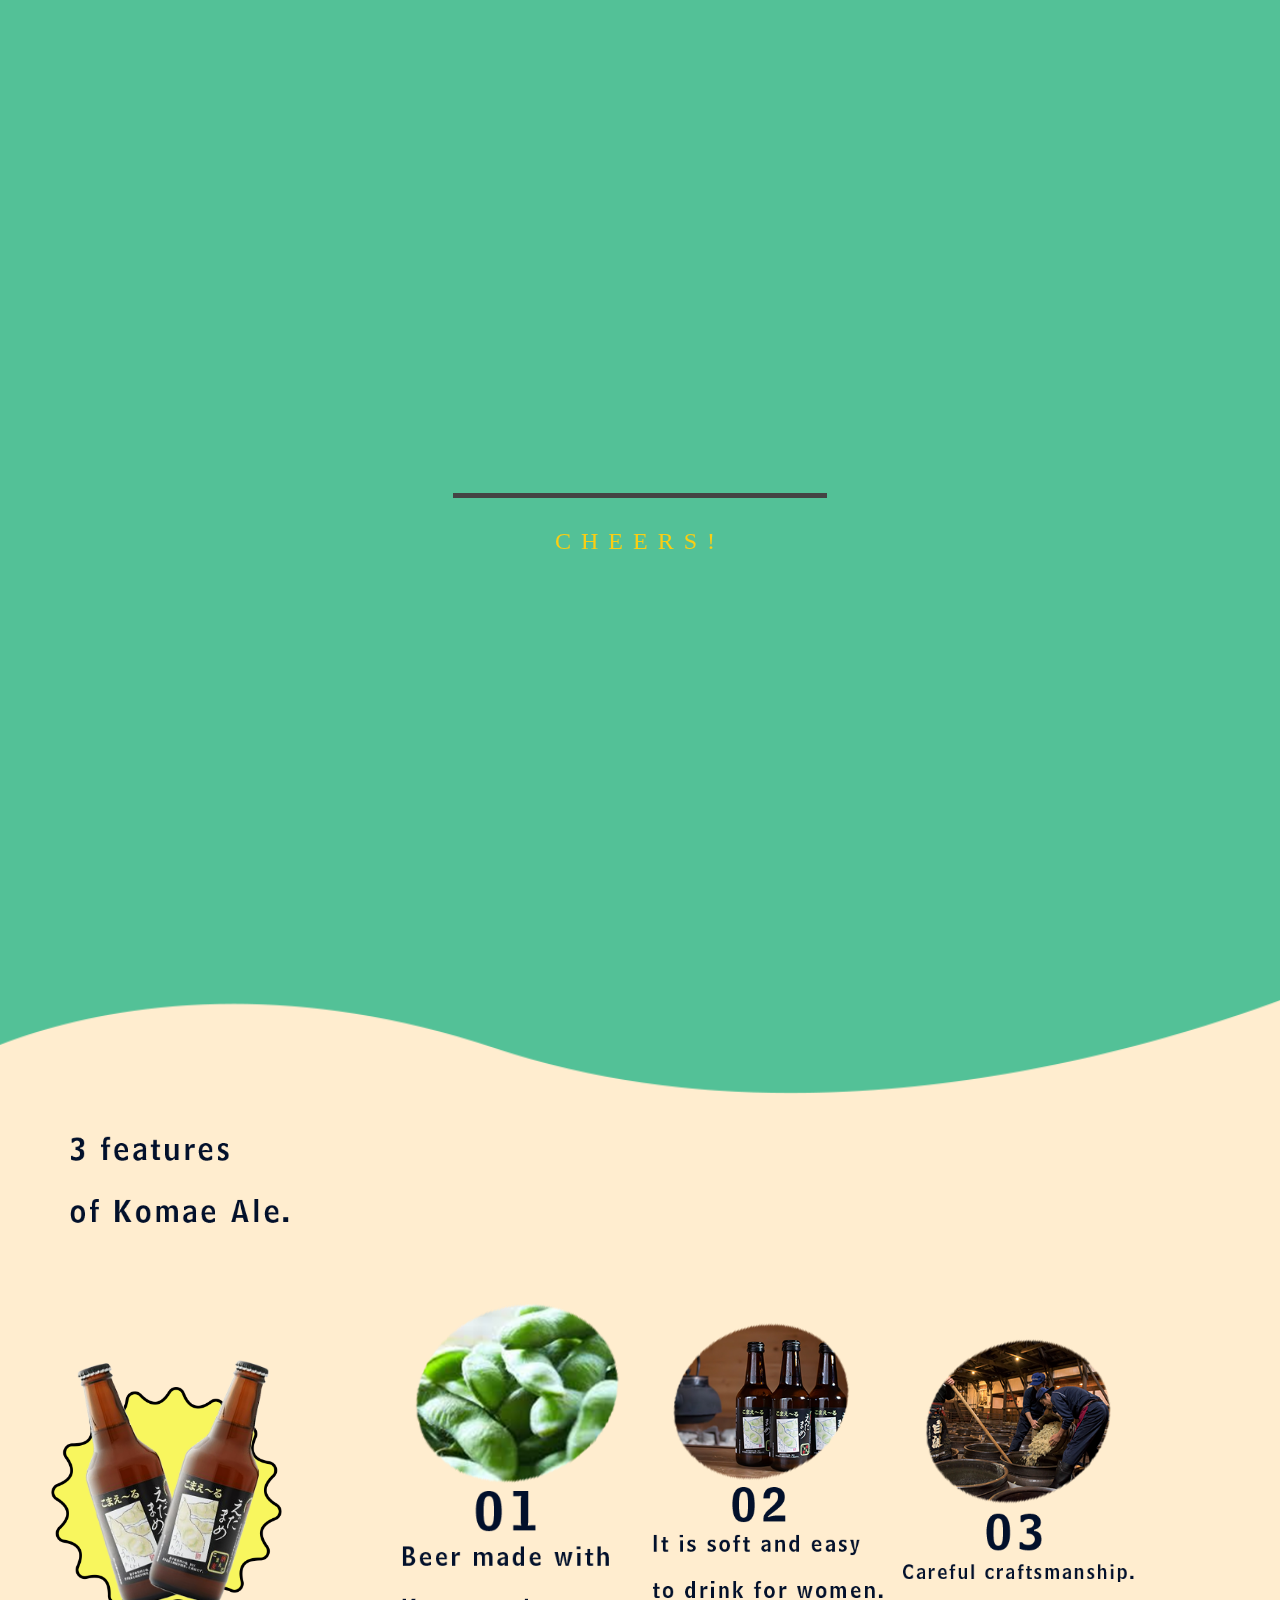
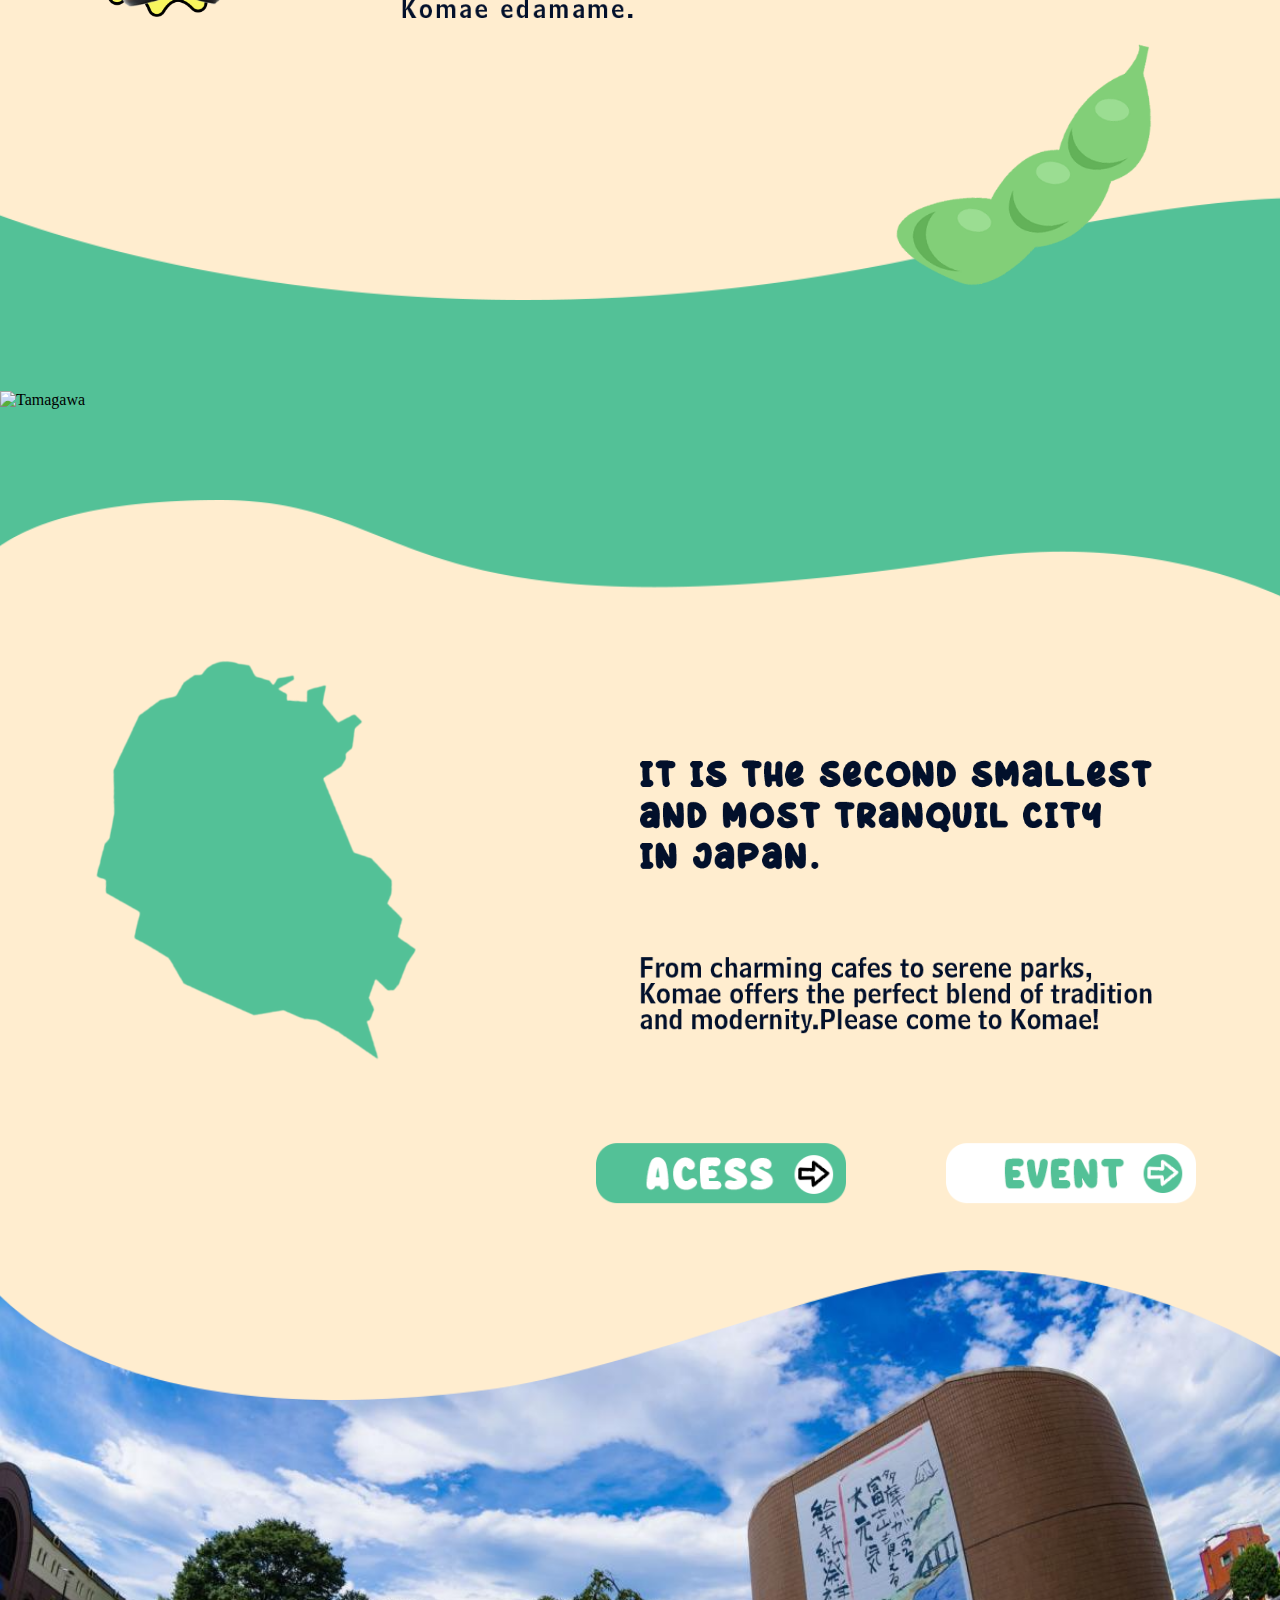
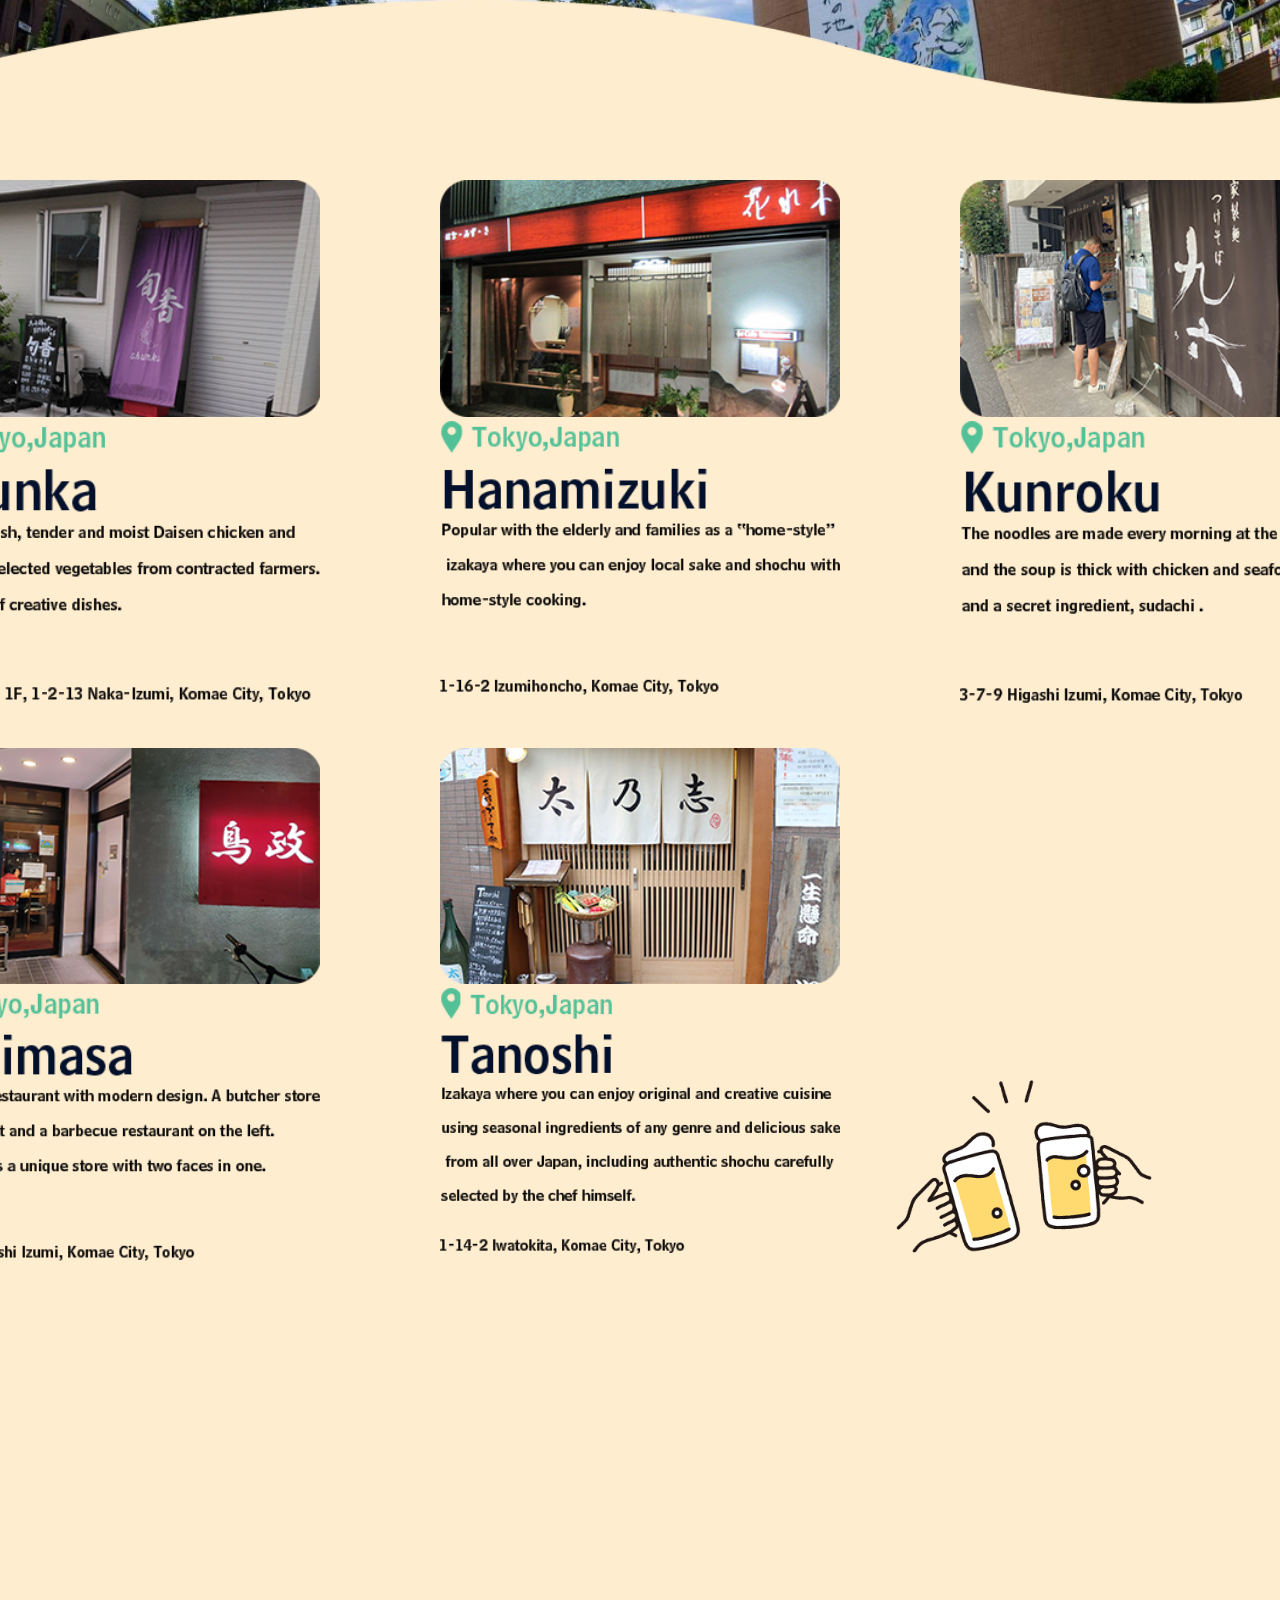
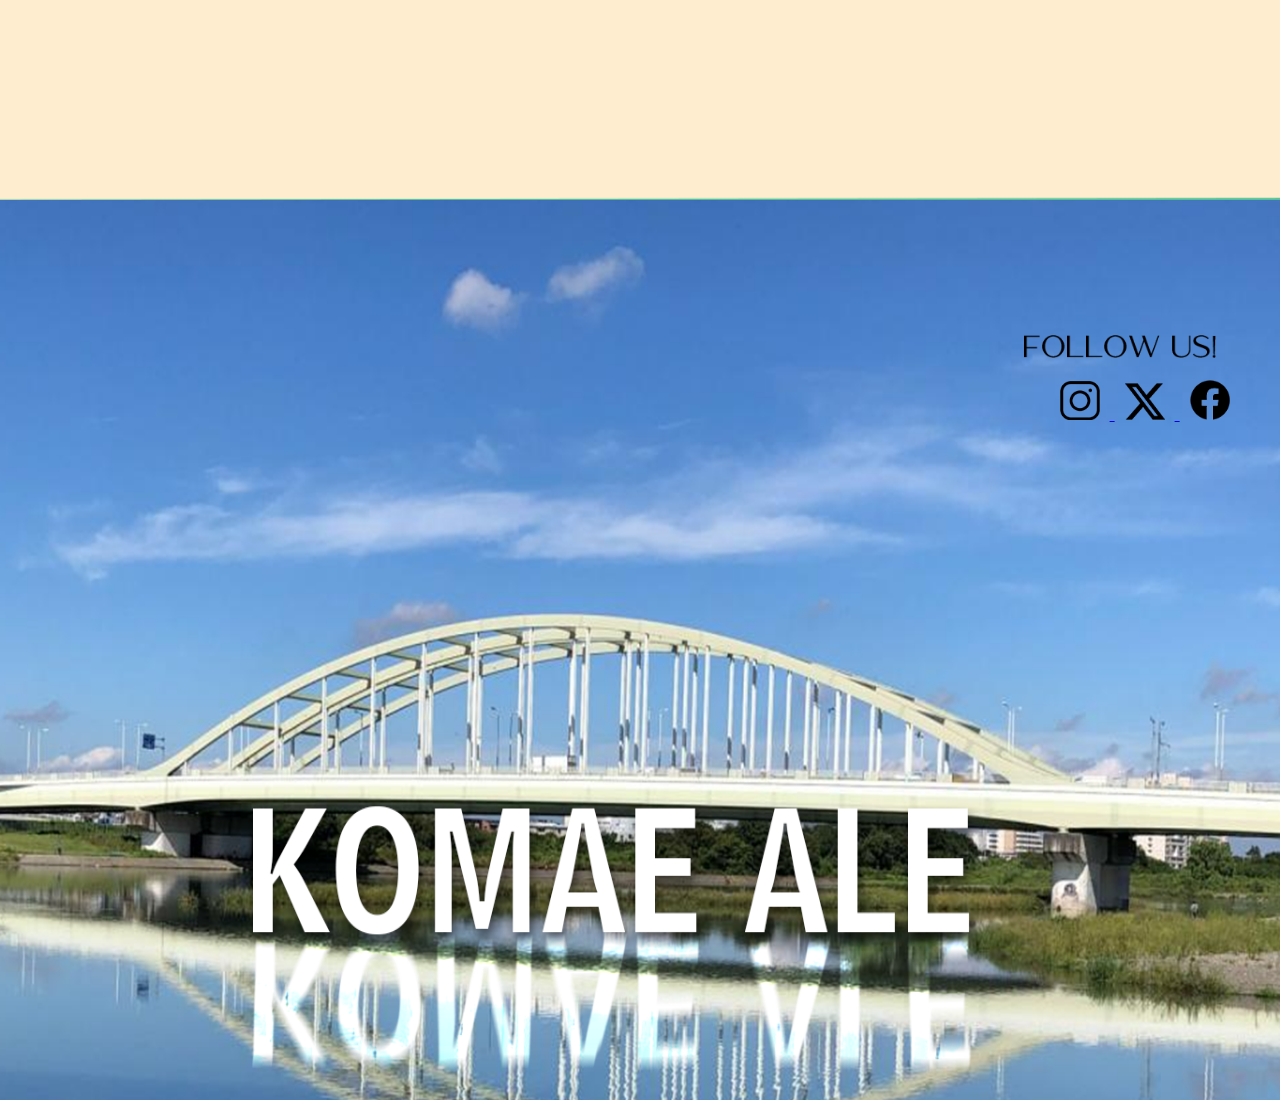
==== commit cf06dd69: "Update index.html" ====
--- a/index.html
+++ b/index.html
@@ -104,7 +104,7 @@
             </div>
             </div>
             <div class="bartitle"></div>
-            <div class="text">loading</div>
+            <div class="text">Cheers!</div>
             </div>
      </div>
     </div>
--- a/Komae.css
+++ b/Komae.css
@@ -8,15 +8,240 @@
     justify-content: flex-start;
     background-color: #53c197;
     overflow-x: hidden; /* 横方向のスクロールを無効にする */
-    overflow-y: auto; /* 縦方向のスクロールを許可する */
+    overflow-y: hidden; /* 縦方向のスクロールを許可する */
     z-index: 1000;
+}
+
+html.Loaded,body.Loaded {
+    overflow: auto; /* Disable scrolling */
 }
 
 body.overlay-open {
     overflow: hidden; /* Disable scrolling */
 }
 
-
+.load {
+    position: fixed;
+    top: 0;
+    left: 0;
+    width: 100%;
+    height: 100%;
+    background-color: #53c197;
+    color: white;
+    display: flex;
+    justify-content: center;
+    align-items: center;
+    z-index: 9999; /* Ensure it is above other content */
+}
+/* Hide the loading screen */
+.load.hidden {
+    display: none;
+    
+}
+
+/* Main content styling */
+.content {
+    padding: 20px;
+}
+
+*,:after,:before{box-sizing:border-box}
+.pull-left{float:left}
+.pull-right{float:right}
+.clearfix:after,.clearfix:before{content:'';display:table}
+.clearfix:after{clear:both;display:block}
+
+.loader-wrap{
+  top:50%;
+  left:50%;
+  width:374px;
+  height:194px;
+  position:fixed;
+  margin-top:-97px;
+  margin-left:-187px;
+}
+.bartitle{
+  height:5px;
+  width:100%;
+  margin:30px 0;
+  position:relative;
+  background-color:#444;
+}
+.bartitle:before{
+  top:0;
+  left:0;
+  width:0;
+  content:'';
+  height:inherit;
+  position:absolute;
+  background-color:#FBCE13;
+  animation:bar 2500ms linear forwards;
+}
+.text{
+  color:#FBCE13;
+  font-size:24px;
+  font-weight:500;
+  text-align:center;
+  letter-spacing:10px;
+  text-transform:uppercase;
+}
+.cap{
+  left:0;
+  right:0;
+  top:-15px;
+  z-index:1;
+  width:100%;
+  position:absolute;
+}
+.cap>i{
+  opacity:0;
+  height:3px;
+  width:16px;
+  margin-left:12px;
+  border-radius:3px;
+  position:absolute;
+  background-color:#FBCE13;
+  animation:move-cap 2500ms linear infinite;
+}
+.bottle-fill{
+  animation:waves 2500ms infinite linear, fill 2500ms forwards;
+}
+.bottle-wrap{
+  height:110px;
+  position:relative;
+}
+.bottle{
+  bottom:0;
+  opacity:0;
+  width:40px;
+  text-align:center;
+  position: absolute;
+  display:inline-block;
+  vertical-align:bottom;
+  transform-origin:bottom right;
+  transform:translateX(-300px);
+  animation:move 2500ms linear infinite;
+}
+.bottle:before,
+.bottle:after{
+  left:50%;
+  opacity:0;
+  content:'';
+  position:absolute;
+  background-color:#FBCE13;
+}
+.bottle:before{
+  opacity:1;
+  width:4px;
+  top:-40px;
+  height:14px;
+  margin-left:-2px;
+  animation:lock-cap 2500ms linear infinite;
+}
+.bottle:after{
+  top:0;
+  height:4px;
+  width:16px;
+  margin-left:-8px;
+  border-radius:4px;
+  animation:show-cap 2500ms linear infinite;
+}
+.cap>i:nth-child(2),
+.bottle:nth-child(2),
+.bottle:nth-child(2):before,
+.bottle:nth-child(2):after,
+.bottle:nth-child(2) .bottle-fill{
+  animation-delay:625ms;
+}
+.cap>i:nth-child(3),
+.bottle:nth-child(3),
+.bottle:nth-child(3):before,
+.bottle:nth-child(3):after,
+.bottle:nth-child(3) .bottle-fill{
+  animation-delay:1250ms;
+}
+.cap>i:nth-child(4),
+.bottle:nth-child(4),
+.bottle:nth-child(4):before,
+.bottle:nth-child(4):after,
+.bottle:nth-child(4) .bottle-fill{
+  animation-delay:1875ms;
+}
+
+
+@keyframes waves{
+  0%{ x:-200px }
+  25%{ x:-100px }
+  50%{ x:-200px }
+  75%,
+  100%{ x:-40px }
+}
+@keyframes fill{
+  0%{ height:0; y:125px}
+  30%,
+  100%{ height:100px; y:25px}
+}
+
+@keyframes move{
+  0%{
+    opacity:0;
+    transform:translateX(0);
+  }
+  25%{
+    opacity:1;
+    transform:translateX(75px);
+  }
+  48%{transform:translateX(144px) translateY(0);}
+  50%{
+    transform:translateX(150px) translateY(-10px);
+  }
+  52%{transform:translateX(156px) translateY(0);}
+  75%{
+    opacity:1;
+    transform:translateX(225px);
+  }
+  100%{
+    opacity:0;
+    transform:translateX(300px);
+  }
+}
+@keyframes move-cap{
+  0%{
+    opacity:0;
+    transform:translate(0,0);
+  }
+  25%{
+    opacity:1;
+    transform:translate(75px,0);
+  }
+  45%{opacity:1}
+  48%{transform:translate(144px, 0)}
+  50%{
+    transform:translate(150px,10px);
+  }
+  52%{opacity:0}
+  75%{
+    transform:translate(225px,0);
+  }
+  100%{
+    opacity:0;
+    transform:translate(300px,0);
+  }
+}
+@keyframes show-cap{
+  0%,45%{opacity:0}
+  48%,90%{opacity:1}
+}
+@keyframes lock-cap{
+  0%,45%,48%,100%{opacity:0;transform:translateY(-10px)}
+  46%,47%{opacity:1;;transform:translateY(0)}
+}
+@keyframes bar{
+  0%{width:0}
+  100%{width:100%}
+}
+
+
+  
 .top-bar {
     position: fixed; /* 画面の最上部に固定 */
     top: 0;
@@ -66,8 +291,84 @@
     background-color: #fcff40;
     border-radius: 50%;
     animation: splashAnimation 2s ease-out forwards;
+    animation-delay:3525ms;
     opacity: 0;
     z-index: 30; /* 他の要素の背面に配置 */
+}
+
+
+.cheer {
+    width: 60%;
+    position: absolute;
+    transition: all 1s ease-in-out;
+}
+
+#left-cheer {
+    top: 10%;
+    left: -35%; /* スタート位置を左に調整 */
+    animation: leftCheerAnimation 2s ease-in-out forwards;
+    animation-delay:2725ms;
+    z-index: 30; /* 他の要素の背面に配置 */
+}
+
+#right-cheer {
+    top: 10%;
+    right: -35%; /* スタート位置を右に調整 */
+    animation: rightCheerAnimation 2s ease-in-out forwards;
+    animation-delay:2725ms;
+    z-index: 30; /* 他の要素の背面に配置 */
+}
+
+#cheers-sign {
+    position: absolute;
+    top: 0;
+    left: 50%;
+    transform: translateX(-50%);
+    width: 30%;
+}
+
+#highlight {
+    position: absolute;
+    left: 50%;
+    transform: translateX(-50%);
+    width: 30%;
+    z-index: -1; /* 他の要素の背面に配置 */
+}
+
+@keyframes leftCheerAnimation {
+    0% {
+        transform: translateX(0);
+    }
+    50% {
+        transform: translateX(43%); 
+    }
+    100% {
+        transform: translateX(0);
+    }
+}
+
+@keyframes rightCheerAnimation {
+    0% {
+        transform: translateX(0);
+    }
+    50% {
+        transform: translateX(-43%); 
+    }
+    100% {
+        transform: translateX(0);
+    }
+}
+
+@keyframes shakeAnimation {
+    0%, 100% {
+        transform: rotate(0deg);
+    }
+    25% {
+        transform: rotate(5deg);
+    }
+    75% {
+        transform: rotate(-5deg);
+    }
 }
 
 @keyframes splashAnimation {
@@ -80,80 +381,6 @@
         opacity: 0;
     }
 }
-
-
-.cheer {
-    width: 60%;
-    position: absolute;
-    transition: all 1s ease-in-out;
-}
-
-#left-cheer {
-    top: 10%;
-    left: -35%; /* スタート位置を左に調整 */
-    animation: leftCheerAnimation 2s ease-in-out forwards;
-    z-index: 30; /* 他の要素の背面に配置 */
-}
-
-#right-cheer {
-    top: 10%;
-    right: -35%; /* スタート位置を右に調整 */
-    animation: rightCheerAnimation 2s ease-in-out forwards;
-    z-index: 30; /* 他の要素の背面に配置 */
-}
-
-#cheers-sign {
-    position: absolute;
-    top: 0;
-    left: 50%;
-    transform: translateX(-50%);
-    width: 30%;
-}
-
-#highlight {
-    position: absolute;
-    left: 50%;
-    transform: translateX(-50%);
-    width: 30%;
-    z-index: -1; /* 他の要素の背面に配置 */
-}
-
-@keyframes leftCheerAnimation {
-    0% {
-        transform: translateX(0);
-    }
-    50% {
-        transform: translateX(43%); 
-    }
-    100% {
-        transform: translateX(0);
-    }
-}
-
-@keyframes rightCheerAnimation {
-    0% {
-        transform: translateX(0);
-    }
-    50% {
-        transform: translateX(-43%); 
-    }
-    100% {
-        transform: translateX(0);
-    }
-}
-
-@keyframes shakeAnimation {
-    0%, 100% {
-        transform: rotate(0deg);
-    }
-    25% {
-        transform: rotate(5deg);
-    }
-    75% {
-        transform: rotate(-5deg);
-    }
-}
-
 .overlay {
     position: fixed;
     top: 0;
@@ -587,6 +814,7 @@
 .syunka-pair .SyunkaImg, .syunka-pair .Syunkatxt {
     width: 400px; /* Adjust the width as needed */
     height: auto;
+ 
 }
 
 .syunka-pair .image-container img {
@@ -691,7 +919,7 @@
   }
 
 
- @media screen and (max-width: 1024px) {
+    @media screen and (max-width: 1024px) {
 
         .container {
              
@@ -1495,3 +1723,6 @@
     }
         
     }
+    @media screen and (max-width: 320px) {
+    
+    }
